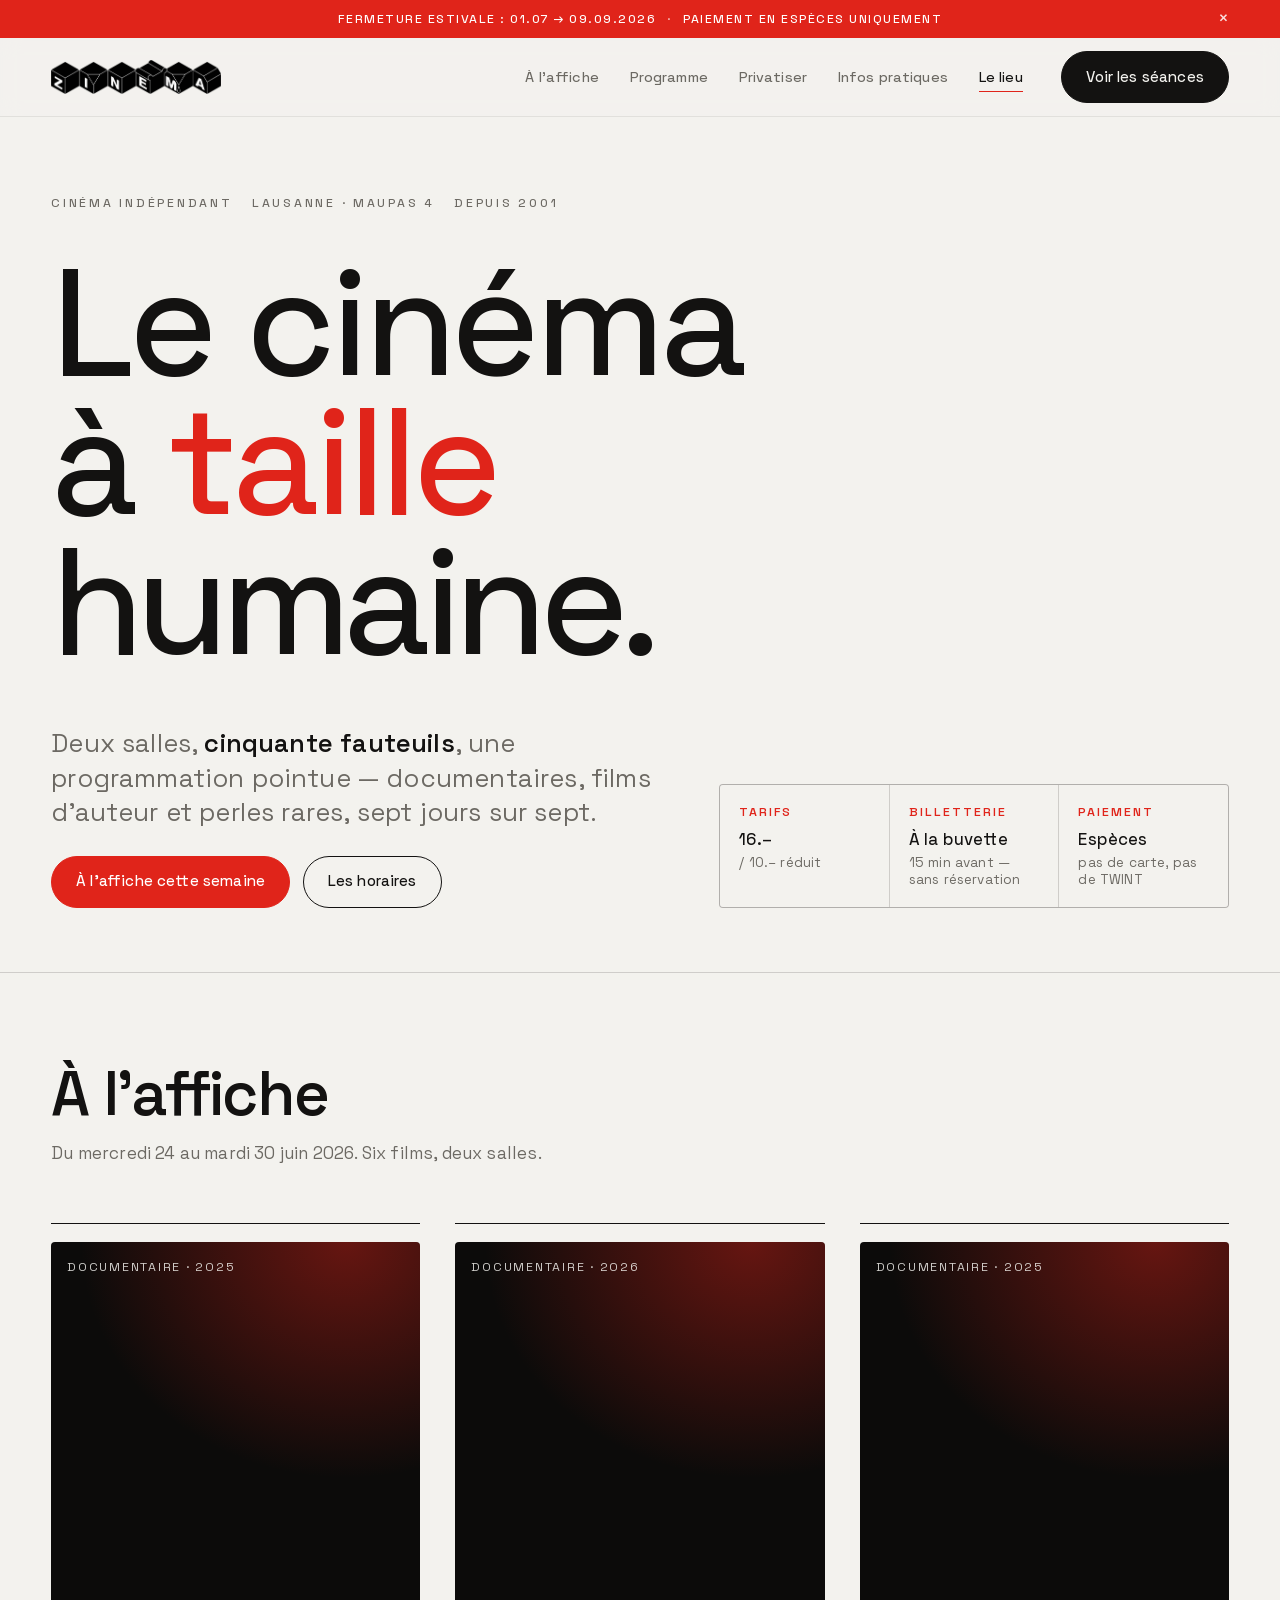
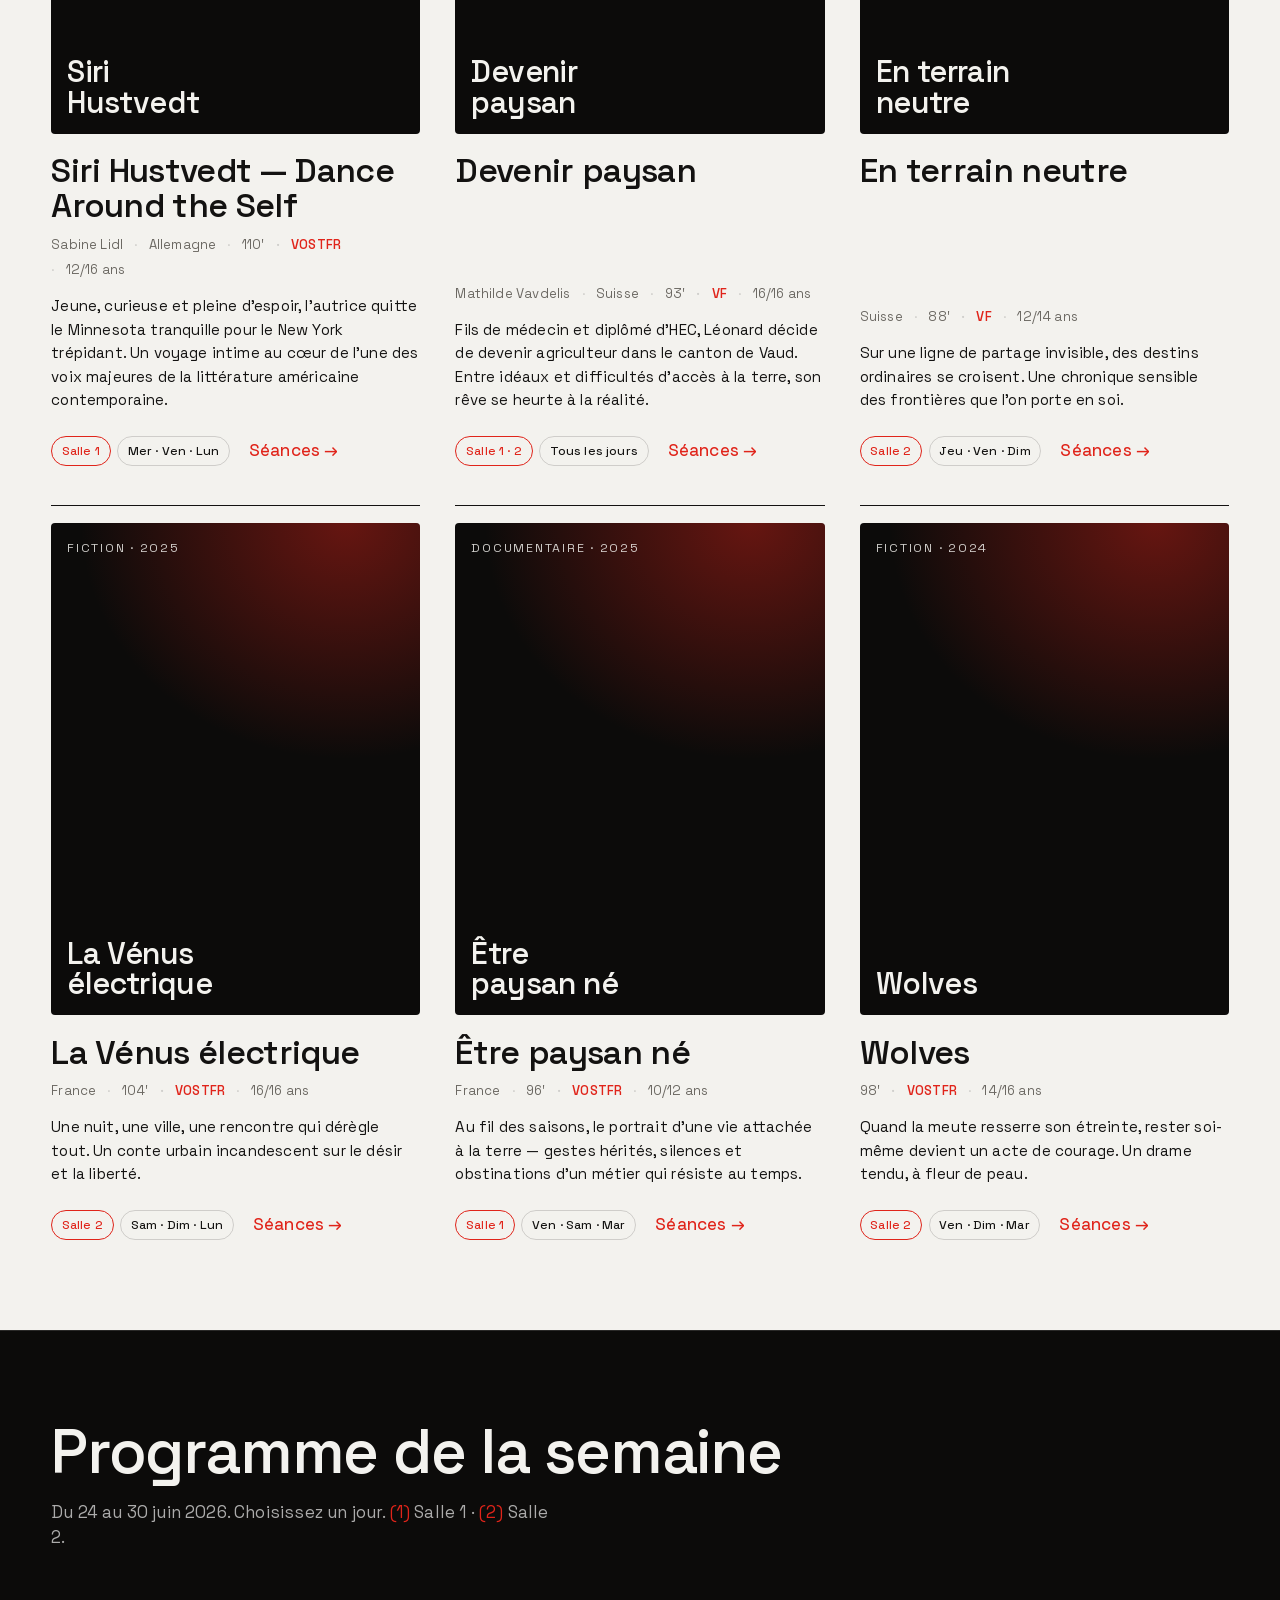
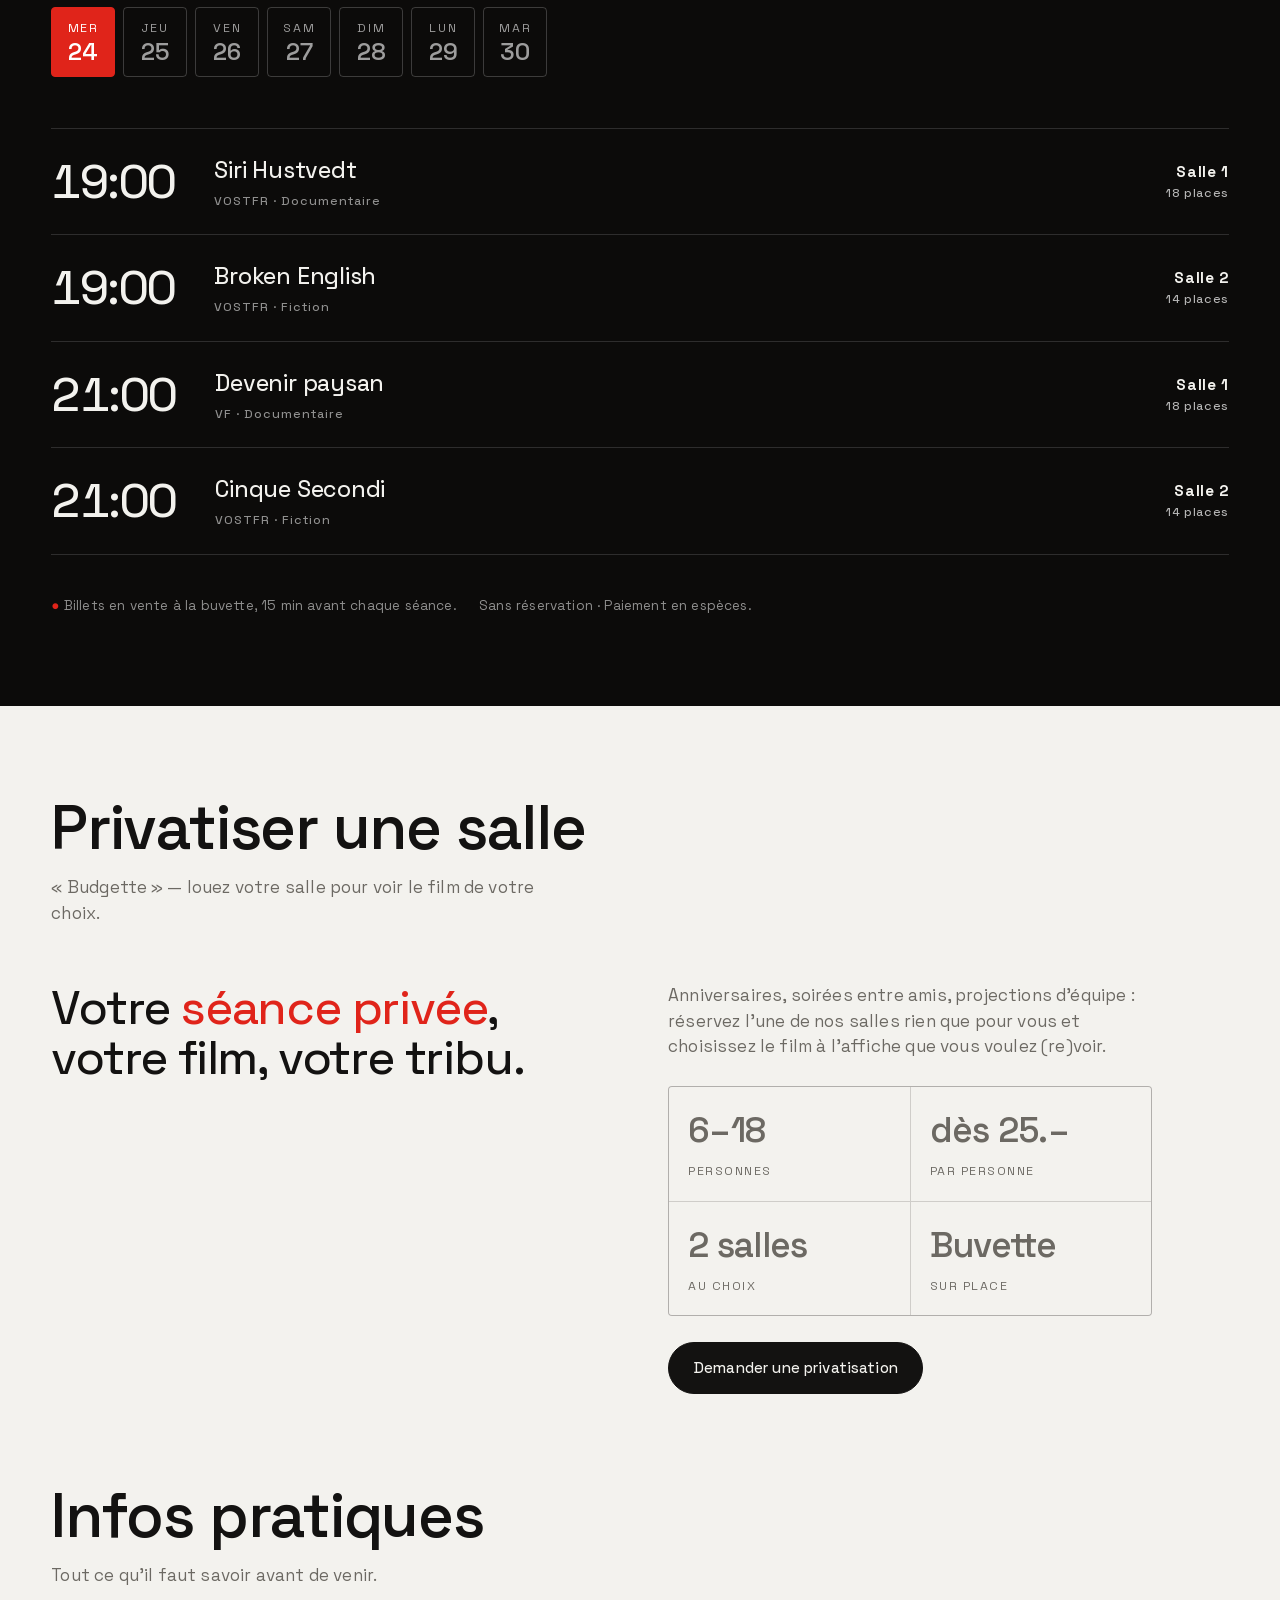
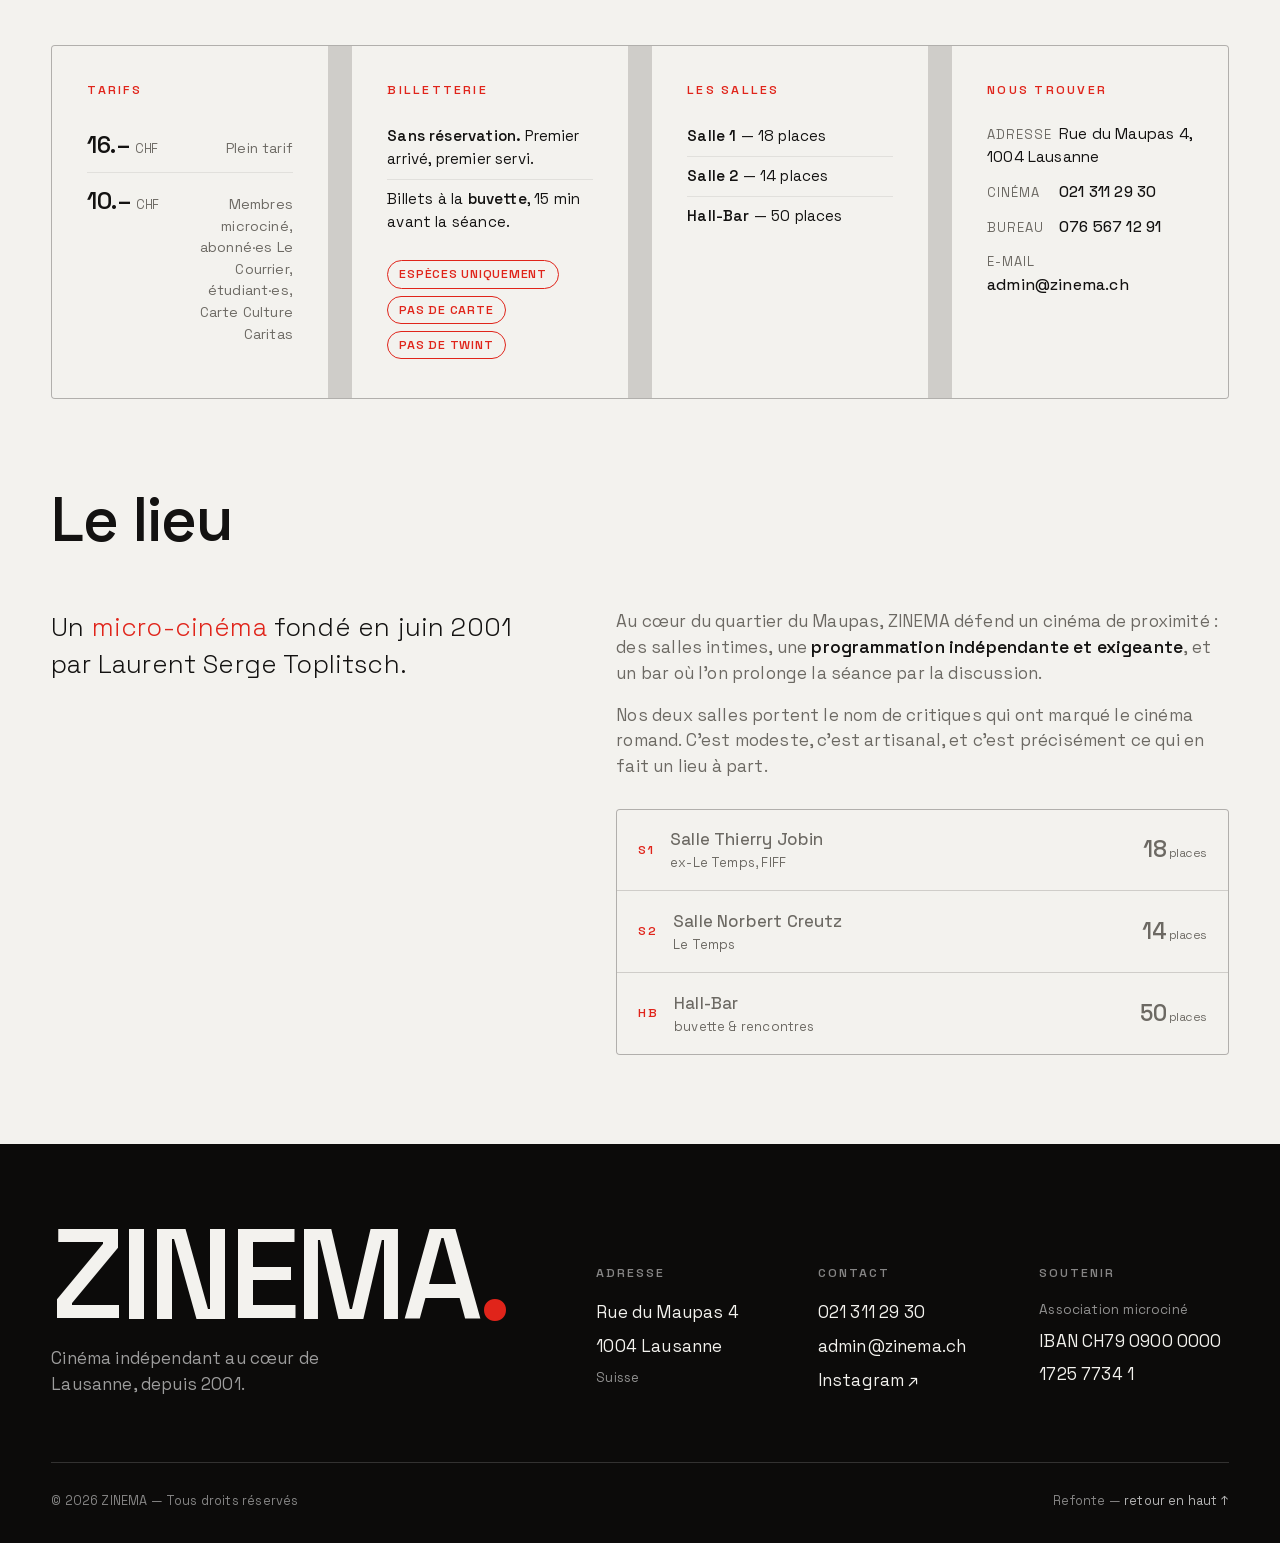
==== index.html @ 23f911dd "Refonte du site Zinema — site statique (HTML/CSS/JS vanilla) Cinéma indépendant de Lausanne. Mobile-" ====
<!DOCTYPE html>
<html lang="fr">
<head>
  <meta charset="UTF-8" />
  <meta name="viewport" content="width=device-width, initial-scale=1.0" />
  <title>ZINEMA — Cinéma indépendant, Lausanne</title>
  <meta name="description" content="ZINEMA, micro-cinéma indépendant au cœur de Lausanne depuis 2001. Deux salles, une programmation pointue. Rue du Maupas 4. Billets à la buvette, paiement en espèces." />
  <meta name="theme-color" content="#0c0b0a" />
  <meta property="og:title" content="ZINEMA — Cinéma indépendant, Lausanne" />
  <meta property="og:description" content="Deux salles, cinquante fauteuils, une programmation pointue. Le cinéma à taille humaine, à Lausanne depuis 2001." />
  <meta property="og:type" content="website" />
  <meta property="og:locale" content="fr_CH" />
  <link rel="stylesheet" href="css/styles.css" />
</head>
<body>

  <!-- ===== Barre d'annonce ===== -->
  <div class="announce" role="region" aria-label="Annonce">
    <div class="announce__inner">
      <span>Fermeture estivale&nbsp;: 01.07 → 09.09.2026</span>
      <span class="announce__dot">·</span>
      <span>Paiement en espèces uniquement</span>
      <button class="announce__close" type="button" aria-label="Fermer l'annonce">×</button>
    </div>
  </div>

  <!-- ===== Header ===== -->
  <header class="header">
    <div class="wrap header__inner">
      <a href="#top" class="logo" aria-label="ZINEMA — accueil">
        <img class="logo__img" src="assets/logo.png" alt="ZINEMA" width="721" height="144" />
      </a>

      <button class="burger" type="button" aria-label="Ouvrir le menu" aria-expanded="false" aria-controls="primary-nav">
        <span></span><span></span><span></span>
      </button>

      <nav class="nav" id="primary-nav" aria-label="Navigation principale">
        <ul class="nav__list">
          <li><a class="nav__link" href="#affiche">À l'affiche</a></li>
          <li><a class="nav__link" href="#programme">Programme</a></li>
          <li><a class="nav__link" href="#privatisation">Privatiser</a></li>
          <li><a class="nav__link" href="#infos">Infos pratiques</a></li>
          <li><a class="nav__link" href="#apropos">Le lieu</a></li>
          <li><a class="btn btn--solid nav__cta" href="#programme">Voir les séances</a></li>
        </ul>
        <div class="nav__foot">
          <a href="https://www.instagram.com/zinemazinema/" target="_blank" rel="noopener">Instagram ↗</a>
          <span>Rue du Maupas 4 · 1004 Lausanne</span>
        </div>
      </nav>
    </div>
  </header>

  <main id="top">

    <!-- ===== Hero ===== -->
    <section class="hero">
      <div class="wrap">
        <p class="hero__eyebrow eyebrow">
          <span>Cinéma indépendant</span>
          <span>Lausanne · Maupas 4</span>
          <span>Depuis 2001</span>
        </p>

        <h1 class="hero__title reveal">
          Le cinéma<br />à <em>taille</em><br /><span class="stretch">humaine.</span>
        </h1>

        <div class="hero__grid">
          <div class="reveal" data-delay="1">
            <p class="hero__lead lead">
              Deux salles, <strong>cinquante fauteuils</strong>, une programmation pointue —
              documentaires, films d'auteur et perles rares, sept jours sur sept.
            </p>
            <div class="hero__actions">
              <a class="btn btn--accent" href="#affiche">À l'affiche cette semaine</a>
              <a class="btn btn--ghost" href="#programme">Les horaires</a>
            </div>
          </div>

          <div class="hero__facts reveal" data-delay="2">
            <div class="fact">
              <p class="fact__k">Tarifs</p>
              <p class="fact__v">16.– <small>/ 10.– réduit</small></p>
            </div>
            <div class="fact">
              <p class="fact__k">Billetterie</p>
              <p class="fact__v">À la buvette <small>15 min avant — sans réservation</small></p>
            </div>
            <div class="fact">
              <p class="fact__k">Paiement</p>
              <p class="fact__v">Espèces <small>pas de carte, pas de TWINT</small></p>
            </div>
          </div>
        </div>
      </div>
    </section>

    <!-- ===== À l'affiche ===== -->
    <section class="section" id="affiche">
      <div class="wrap">
        <header class="section-head reveal">
          <h2 class="section-head__title">À l'affiche</h2>
          <p class="section-head__sub">
            Du mercredi 24 au mardi 30 juin 2026. Six films, deux salles.
          </p>
        </header>

        <div class="films__grid">

          <!-- Film 1 -->
          <article class="film reveal">
            <div class="film__poster">
              <span class="film__poster-tag">Documentaire · 2025</span>
              <span class="film__poster-name">Siri<br />Hustvedt</span>
            </div>
            <h3 class="film__title">Siri Hustvedt — Dance Around the Self</h3>
            <ul class="film__meta">
              <li>Sabine Lidl</li>
              <li>Allemagne</li>
              <li>110′</li>
              <li class="lang">VOSTFR</li>
              <li>12/16 ans</li>
            </ul>
            <p class="film__synopsis">
              Jeune, curieuse et pleine d'espoir, l'autrice quitte le Minnesota tranquille pour
              le New York trépidant. Un voyage intime au cœur de l'une des voix majeures de la
              littérature américaine contemporaine.
            </p>
            <div class="film__foot">
              <div class="film__times">
                <span class="tag tag--salle">Salle 1</span>
                <span class="tag">Mer · Ven · Lun</span>
              </div>
              <a class="link-underline accent" href="#programme">Séances →</a>
            </div>
          </article>

          <!-- Film 2 -->
          <article class="film reveal" data-delay="1">
            <div class="film__poster">
              <span class="film__poster-tag">Documentaire · 2026</span>
              <span class="film__poster-name">Devenir<br />paysan</span>
            </div>
            <h3 class="film__title">Devenir paysan</h3>
            <ul class="film__meta">
              <li>Mathilde Vavdelis</li>
              <li>Suisse</li>
              <li>93′</li>
              <li class="lang">VF</li>
              <li>16/16 ans</li>
            </ul>
            <p class="film__synopsis">
              Fils de médecin et diplômé d'HEC, Léonard décide de devenir agriculteur dans le
              canton de Vaud. Entre idéaux et difficultés d'accès à la terre, son rêve se heurte
              à la réalité.
            </p>
            <div class="film__foot">
              <div class="film__times">
                <span class="tag tag--salle">Salle 1 · 2</span>
                <span class="tag">Tous les jours</span>
              </div>
              <a class="link-underline accent" href="#programme">Séances →</a>
            </div>
          </article>

          <!-- Film 3 -->
          <article class="film reveal" data-delay="2">
            <div class="film__poster">
              <span class="film__poster-tag">Documentaire · 2025</span>
              <span class="film__poster-name">En terrain<br />neutre</span>
            </div>
            <h3 class="film__title">En terrain neutre</h3>
            <ul class="film__meta">
              <li>Suisse</li>
              <li>88′</li>
              <li class="lang">VF</li>
              <li>12/14 ans</li>
            </ul>
            <p class="film__synopsis">
              Sur une ligne de partage invisible, des destins ordinaires se croisent. Une
              chronique sensible des frontières que l'on porte en soi.
            </p>
            <div class="film__foot">
              <div class="film__times">
                <span class="tag tag--salle">Salle 2</span>
                <span class="tag">Jeu · Ven · Dim</span>
              </div>
              <a class="link-underline accent" href="#programme">Séances →</a>
            </div>
          </article>

          <!-- Film 4 -->
          <article class="film reveal">
            <div class="film__poster">
              <span class="film__poster-tag">Fiction · 2025</span>
              <span class="film__poster-name">La Vénus<br />électrique</span>
            </div>
            <h3 class="film__title">La Vénus électrique</h3>
            <ul class="film__meta">
              <li>France</li>
              <li>104′</li>
              <li class="lang">VOSTFR</li>
              <li>16/16 ans</li>
            </ul>
            <p class="film__synopsis">
              Une nuit, une ville, une rencontre qui dérègle tout. Un conte urbain incandescent
              sur le désir et la liberté.
            </p>
            <div class="film__foot">
              <div class="film__times">
                <span class="tag tag--salle">Salle 2</span>
                <span class="tag">Sam · Dim · Lun</span>
              </div>
              <a class="link-underline accent" href="#programme">Séances →</a>
            </div>
          </article>

          <!-- Film 5 -->
          <article class="film reveal" data-delay="1">
            <div class="film__poster">
              <span class="film__poster-tag">Documentaire · 2025</span>
              <span class="film__poster-name">Être<br />paysan né</span>
            </div>
            <h3 class="film__title">Être paysan né</h3>
            <ul class="film__meta">
              <li>France</li>
              <li>96′</li>
              <li class="lang">VOSTFR</li>
              <li>10/12 ans</li>
            </ul>
            <p class="film__synopsis">
              Au fil des saisons, le portrait d'une vie attachée à la terre — gestes hérités,
              silences et obstinations d'un métier qui résiste au temps.
            </p>
            <div class="film__foot">
              <div class="film__times">
                <span class="tag tag--salle">Salle 1</span>
                <span class="tag">Ven · Sam · Mar</span>
              </div>
              <a class="link-underline accent" href="#programme">Séances →</a>
            </div>
          </article>

          <!-- Film 6 -->
          <article class="film reveal" data-delay="2">
            <div class="film__poster">
              <span class="film__poster-tag">Fiction · 2024</span>
              <span class="film__poster-name">Wolves</span>
            </div>
            <h3 class="film__title">Wolves</h3>
            <ul class="film__meta">
              <li>98′</li>
              <li class="lang">VOSTFR</li>
              <li>14/16 ans</li>
            </ul>
            <p class="film__synopsis">
              Quand la meute resserre son étreinte, rester soi-même devient un acte de courage.
              Un drame tendu, à fleur de peau.
            </p>
            <div class="film__foot">
              <div class="film__times">
                <span class="tag tag--salle">Salle 2</span>
                <span class="tag">Ven · Dim · Mar</span>
              </div>
              <a class="link-underline accent" href="#programme">Séances →</a>
            </div>
          </article>

        </div>
      </div>
    </section>

    <!-- ===== Programme / Horaires ===== -->
    <section class="section section--dark programme" id="programme">
      <div class="wrap">
        <header class="section-head reveal">
          <h2 class="section-head__title">Programme de la semaine</h2>
          <p class="section-head__sub">
            Du 24 au 30 juin 2026. Choisissez un jour. <span class="accent">(1)</span> Salle 1 ·
            <span class="accent">(2)</span> Salle 2.
          </p>
        </header>

        <div class="days" role="tablist" aria-label="Jours de la semaine">
          <button class="day-tab is-active" role="tab" data-day="mer" aria-selected="true"><span class="day-tab__dow">Mer</span><span class="day-tab__num">24</span></button>
          <button class="day-tab" role="tab" data-day="jeu" aria-selected="false"><span class="day-tab__dow">Jeu</span><span class="day-tab__num">25</span></button>
          <button class="day-tab" role="tab" data-day="ven" aria-selected="false"><span class="day-tab__dow">Ven</span><span class="day-tab__num">26</span></button>
          <button class="day-tab" role="tab" data-day="sam" aria-selected="false"><span class="day-tab__dow">Sam</span><span class="day-tab__num">27</span></button>
          <button class="day-tab" role="tab" data-day="dim" aria-selected="false"><span class="day-tab__dow">Dim</span><span class="day-tab__num">28</span></button>
          <button class="day-tab" role="tab" data-day="lun" aria-selected="false"><span class="day-tab__dow">Lun</span><span class="day-tab__num">29</span></button>
          <button class="day-tab" role="tab" data-day="mar" aria-selected="false"><span class="day-tab__dow">Mar</span><span class="day-tab__num">30</span></button>
        </div>

        <!-- Mercredi -->
        <div class="day-panel is-active" data-day="mer" role="tabpanel">
          <div class="screening"><span class="screening__time">19:00</span><span class="screening__title">Siri Hustvedt<span class="screening__lang">VOSTFR · Documentaire</span></span><span class="screening__salle"><b>Salle 1</b>18 places</span></div>
          <div class="screening"><span class="screening__time">19:00</span><span class="screening__title">Broken English<span class="screening__lang">VOSTFR · Fiction</span></span><span class="screening__salle"><b>Salle 2</b>14 places</span></div>
          <div class="screening"><span class="screening__time">21:00</span><span class="screening__title">Devenir paysan<span class="screening__lang">VF · Documentaire</span></span><span class="screening__salle"><b>Salle 1</b>18 places</span></div>
          <div class="screening"><span class="screening__time">21:00</span><span class="screening__title">Cinque Secondi<span class="screening__lang">VOSTFR · Fiction</span></span><span class="screening__salle"><b>Salle 2</b>14 places</span></div>
        </div>

        <!-- Jeudi -->
        <div class="day-panel" data-day="jeu" role="tabpanel">
          <div class="screening"><span class="screening__time">19:00</span><span class="screening__title">Broken English<span class="screening__lang">VOSTFR · Fiction</span></span><span class="screening__salle"><b>Salle 1</b>18 places</span></div>
          <div class="screening"><span class="screening__time">19:00</span><span class="screening__title">En terrain neutre<span class="screening__lang">VF · Documentaire</span></span><span class="screening__salle"><b>Salle 2</b>14 places</span></div>
          <div class="screening"><span class="screening__time">21:00</span><span class="screening__title">Devenir paysan<span class="screening__lang">VF · Documentaire</span></span><span class="screening__salle"><b>Salle 1</b>18 places</span></div>
          <div class="screening"><span class="screening__time">21:00</span><span class="screening__title">Cinque Secondi<span class="screening__lang">VOSTFR · Fiction</span></span><span class="screening__salle"><b>Salle 2</b>14 places</span></div>
        </div>

        <!-- Vendredi -->
        <div class="day-panel" data-day="ven" role="tabpanel">
          <div class="screening"><span class="screening__time">19:00</span><span class="screening__title">Être paysan né<span class="screening__lang">VOSTFR · Documentaire</span></span><span class="screening__salle"><b>Salle 1</b>18 places</span></div>
          <div class="screening"><span class="screening__time">19:00</span><span class="screening__title">En terrain neutre<span class="screening__lang">VF · Documentaire</span></span><span class="screening__salle"><b>Salle 2</b>14 places</span></div>
          <div class="screening"><span class="screening__time">21:00</span><span class="screening__title">Siri Hustvedt<span class="screening__lang">VOSTFR · Documentaire</span></span><span class="screening__salle"><b>Salle 1</b>18 places</span></div>
          <div class="screening"><span class="screening__time">21:00</span><span class="screening__title">Wolves<span class="screening__lang">VOSTFR · Fiction</span></span><span class="screening__salle"><b>Salle 2</b>14 places</span></div>
        </div>

        <!-- Samedi -->
        <div class="day-panel" data-day="sam" role="tabpanel">
          <div class="screening"><span class="screening__time">17:00</span><span class="screening__title">Broken English<span class="screening__lang">VOSTFR · Fiction</span></span><span class="screening__salle"><b>Salle 1</b>18 places</span></div>
          <div class="screening"><span class="screening__time">17:00</span><span class="screening__title">Devenir paysan<span class="screening__lang">VF · Documentaire</span></span><span class="screening__salle"><b>Salle 2</b>14 places</span></div>
          <div class="screening"><span class="screening__time">19:00</span><span class="screening__title">Être paysan né<span class="screening__lang">VOSTFR · Documentaire</span></span><span class="screening__salle"><b>Salle 1</b>18 places</span></div>
          <div class="screening"><span class="screening__time">19:00</span><span class="screening__title">Siri Hustvedt<span class="screening__lang">VOSTFR · Documentaire</span></span><span class="screening__salle"><b>Salle 2</b>14 places</span></div>
          <div class="screening"><span class="screening__time">21:00</span><span class="screening__title">Cinque Secondi<span class="screening__lang">VOSTFR · Fiction</span></span><span class="screening__salle"><b>Salle 1</b>18 places</span></div>
          <div class="screening"><span class="screening__time">21:00</span><span class="screening__title">La Vénus électrique<span class="screening__lang">VOSTFR · Fiction</span></span><span class="screening__salle"><b>Salle 2</b>14 places</span></div>
        </div>

        <!-- Dimanche -->
        <div class="day-panel" data-day="dim" role="tabpanel">
          <div class="screening"><span class="screening__time">17:00</span><span class="screening__title">Devenir paysan<span class="screening__lang">VF · Documentaire</span></span><span class="screening__salle"><b>Salle 1</b>18 places</span></div>
          <div class="screening"><span class="screening__time">17:00</span><span class="screening__title">Siri Hustvedt<span class="screening__lang">VOSTFR · Documentaire</span></span><span class="screening__salle"><b>Salle 2</b>14 places</span></div>
          <div class="screening"><span class="screening__time">19:00</span><span class="screening__title">En terrain neutre<span class="screening__lang">VF · Documentaire</span></span><span class="screening__salle"><b>Salle 1</b>18 places</span></div>
          <div class="screening"><span class="screening__time">19:00</span><span class="screening__title">La Vénus électrique<span class="screening__lang">VOSTFR · Fiction</span></span><span class="screening__salle"><b>Salle 2</b>14 places</span></div>
          <div class="screening"><span class="screening__time">21:00</span><span class="screening__title">Wolves<span class="screening__lang">VOSTFR · Fiction</span></span><span class="screening__salle"><b>Salle 1</b>18 places</span></div>
          <div class="screening"><span class="screening__time">21:00</span><span class="screening__title">Broken English<span class="screening__lang">VOSTFR · Fiction</span></span><span class="screening__salle"><b>Salle 2</b>14 places</span></div>
        </div>

        <!-- Lundi -->
        <div class="day-panel" data-day="lun" role="tabpanel">
          <div class="screening"><span class="screening__time">19:00</span><span class="screening__title">Siri Hustvedt<span class="screening__lang">VOSTFR · Documentaire</span></span><span class="screening__salle"><b>Salle 1</b>18 places</span></div>
          <div class="screening"><span class="screening__time">21:00</span><span class="screening__title">Cinque Secondi<span class="screening__lang">VOSTFR · Fiction</span></span><span class="screening__salle"><b>Salle 1</b>18 places</span></div>
          <div class="screening"><span class="screening__time">21:00</span><span class="screening__title">La Vénus électrique<span class="screening__lang">VOSTFR · Fiction</span></span><span class="screening__salle"><b>Salle 2</b>14 places</span></div>
        </div>

        <!-- Mardi -->
        <div class="day-panel" data-day="mar" role="tabpanel">
          <div class="screening"><span class="screening__time">19:00</span><span class="screening__title">Cinque Secondi<span class="screening__lang">VOSTFR · Fiction</span></span><span class="screening__salle"><b>Salle 1</b>18 places</span></div>
          <div class="screening"><span class="screening__time">21:00</span><span class="screening__title">Être paysan né<span class="screening__lang">VOSTFR · Documentaire</span></span><span class="screening__salle"><b>Salle 1</b>18 places</span></div>
          <div class="screening"><span class="screening__time">21:00</span><span class="screening__title">Wolves<span class="screening__lang">VOSTFR · Fiction</span></span><span class="screening__salle"><b>Salle 2</b>14 places</span></div>
        </div>

        <p class="programme__note">
          <span><span class="accent">●</span> Billets en vente à la buvette, 15 min avant chaque séance.</span>
          <span>Sans réservation · Paiement en espèces.</span>
        </p>
      </div>
    </section>

    <!-- ===== Privatisation ===== -->
    <section class="section" id="privatisation">
      <div class="wrap">
        <header class="section-head reveal">
          <h2 class="section-head__title">Privatiser une salle</h2>
          <p class="section-head__sub">« Budgette » — louez votre salle pour voir le film de votre choix.</p>
        </header>

        <div class="priv__grid">
          <div class="reveal">
            <p class="priv__claim">Votre <em>séance privée</em>, votre film, votre tribu.</p>
          </div>
          <div class="priv__text reveal" data-delay="1">
            <p>
              Anniversaires, soirées entre amis, projections d'équipe : réservez l'une de nos
              salles rien que pour vous et choisissez le film à l'affiche que vous voulez (re)voir.
            </p>
            <div class="priv__specs">
              <div class="priv__spec"><b>6–18</b><span>personnes</span></div>
              <div class="priv__spec"><b>dès 25.–</b><span>par personne</span></div>
              <div class="priv__spec"><b>2 salles</b><span>au choix</span></div>
              <div class="priv__spec"><b>Buvette</b><span>sur place</span></div>
            </div>
            <a class="btn btn--solid" href="mailto:admin@zinema.ch?subject=Privatisation%20Budgette">Demander une privatisation</a>
          </div>
        </div>
      </div>
    </section>

    <!-- ===== Infos pratiques ===== -->
    <section class="section flush-top" id="infos">
      <div class="wrap">
        <header class="section-head reveal">
          <h2 class="section-head__title">Infos pratiques</h2>
          <p class="section-head__sub">Tout ce qu'il faut savoir avant de venir.</p>
        </header>

        <div class="infos__grid">
          <!-- Tarifs -->
          <div class="info-card reveal">
            <p class="info-card__label">Tarifs</p>
            <div class="price-row">
              <span class="price-row__amount">16.– <small>CHF</small></span>
              <span class="price-row__label">Plein tarif</span>
            </div>
            <div class="price-row">
              <span class="price-row__amount">10.– <small>CHF</small></span>
              <span class="price-row__label">Membres microciné, abonné·es Le Courrier, étudiant·es, Carte Culture Caritas</span>
            </div>
          </div>

          <!-- Billetterie & paiement -->
          <div class="info-card reveal" data-delay="1">
            <p class="info-card__label">Billetterie</p>
            <ul class="info-list">
              <li><b>Sans réservation.</b> Premier arrivé, premier servi.</li>
              <li>Billets à la <b>buvette</b>, 15 min avant la séance.</li>
            </ul>
            <p class="mt-1">
              <span class="info-flag">Espèces uniquement</span>
              <span class="info-flag">Pas de carte</span>
              <span class="info-flag">Pas de TWINT</span>
            </p>
          </div>

          <!-- Salles -->
          <div class="info-card reveal" data-delay="2">
            <p class="info-card__label">Les salles</p>
            <ul class="info-list">
              <li><b>Salle 1</b> — 18 places</li>
              <li><b>Salle 2</b> — 14 places</li>
              <li><b>Hall-Bar</b> — 50 places</li>
            </ul>
          </div>

          <!-- Contact -->
          <div class="info-card info-contact reveal" data-delay="3">
            <p class="info-card__label">Nous trouver</p>
            <p class="line"><span>Adresse</span>Rue du Maupas 4, 1004 Lausanne</p>
            <p class="line"><span>Cinéma</span><a class="link-underline" href="tel:+41213112930">021 311 29 30</a></p>
            <p class="line"><span>Bureau</span><a class="link-underline" href="tel:+41765671291">076 567 12 91</a></p>
            <p class="line"><span>E-mail</span><a class="link-underline" href="mailto:admin@zinema.ch">admin@zinema.ch</a></p>
          </div>
        </div>
      </div>
    </section>

    <!-- ===== Le lieu / À propos ===== -->
    <section class="section flush-top" id="apropos">
      <div class="wrap">
        <header class="section-head reveal">
          <h2 class="section-head__title">Le lieu</h2>
        </header>

        <div class="apropos__grid">
          <div class="apropos__text reveal">
            <p>Un <em>micro-cinéma</em> fondé en juin 2001 par Laurent Serge Toplitsch.</p>
          </div>
          <div class="apropos__body reveal" data-delay="1">
            <p>
              Au cœur du quartier du Maupas, ZINEMA défend un cinéma de proximité : des salles
              intimes, une <strong>programmation indépendante et exigeante</strong>, et un bar où
              l'on prolonge la séance par la discussion.
            </p>
            <p>
              Nos deux salles portent le nom de critiques qui ont marqué le cinéma romand. C'est
              modeste, c'est artisanal, et c'est précisément ce qui en fait un lieu à part.
            </p>

            <div class="salles">
              <div class="salle">
                <span class="salle__id">S1</span>
                <span class="salle__name">Salle Thierry Jobin<small>ex-Le Temps, FIFF</small></span>
                <span class="salle__seats">18<small> places</small></span>
              </div>
              <div class="salle">
                <span class="salle__id">S2</span>
                <span class="salle__name">Salle Norbert Creutz<small>Le Temps</small></span>
                <span class="salle__seats">14<small> places</small></span>
              </div>
              <div class="salle">
                <span class="salle__id">HB</span>
                <span class="salle__name">Hall-Bar<small>buvette & rencontres</small></span>
                <span class="salle__seats">50<small> places</small></span>
              </div>
            </div>
          </div>
        </div>
      </div>
    </section>

  </main>

  <!-- ===== Footer ===== -->
  <footer class="footer">
    <div class="wrap">
      <div class="footer__top">
        <div>
          <p class="footer__mark">ZINEMA<span>.</span></p>
          <p class="footer__tag">Cinéma indépendant au cœur de Lausanne, depuis 2001.</p>
        </div>

        <div class="footer__cols">
          <div class="footer__col">
            <h4>Adresse</h4>
            <p>Rue du Maupas 4</p>
            <p>1004 Lausanne</p>
            <p class="sub">Suisse</p>
          </div>
          <div class="footer__col">
            <h4>Contact</h4>
            <a href="tel:+41213112930">021 311 29 30</a>
            <a href="mailto:admin@zinema.ch">admin@zinema.ch</a>
            <a href="https://www.instagram.com/zinemazinema/" target="_blank" rel="noopener">Instagram ↗</a>
          </div>
          <div class="footer__col">
            <h4>Soutenir</h4>
            <p class="sub">Association microciné</p>
            <p>IBAN CH79 0900 0000</p>
            <p>1725 7734 1</p>
          </div>
        </div>
      </div>

      <div class="footer__bottom">
        <span>© 2026 ZINEMA — Tous droits réservés</span>
        <span>Refonte — <a href="#top">retour en haut ↑</a></span>
      </div>
    </div>
  </footer>

  <script src="js/app.js" defer></script>
</body>
</html>
---- css/styles.css ----
/* ============================================================
   ZINEMA — point d'entrée CSS
   Importe tous les modules dans l'ordre.
   ============================================================ */
@import url("space-grotesk.css");
@import url("reset.css");
@import url("base.css");
@import url("header.css");
@import url("hero.css");
@import url("films.css");
@import url("programme.css");
@import url("privatisation.css");
@import url("infos.css");
@import url("apropos.css");
@import url("footer.css");
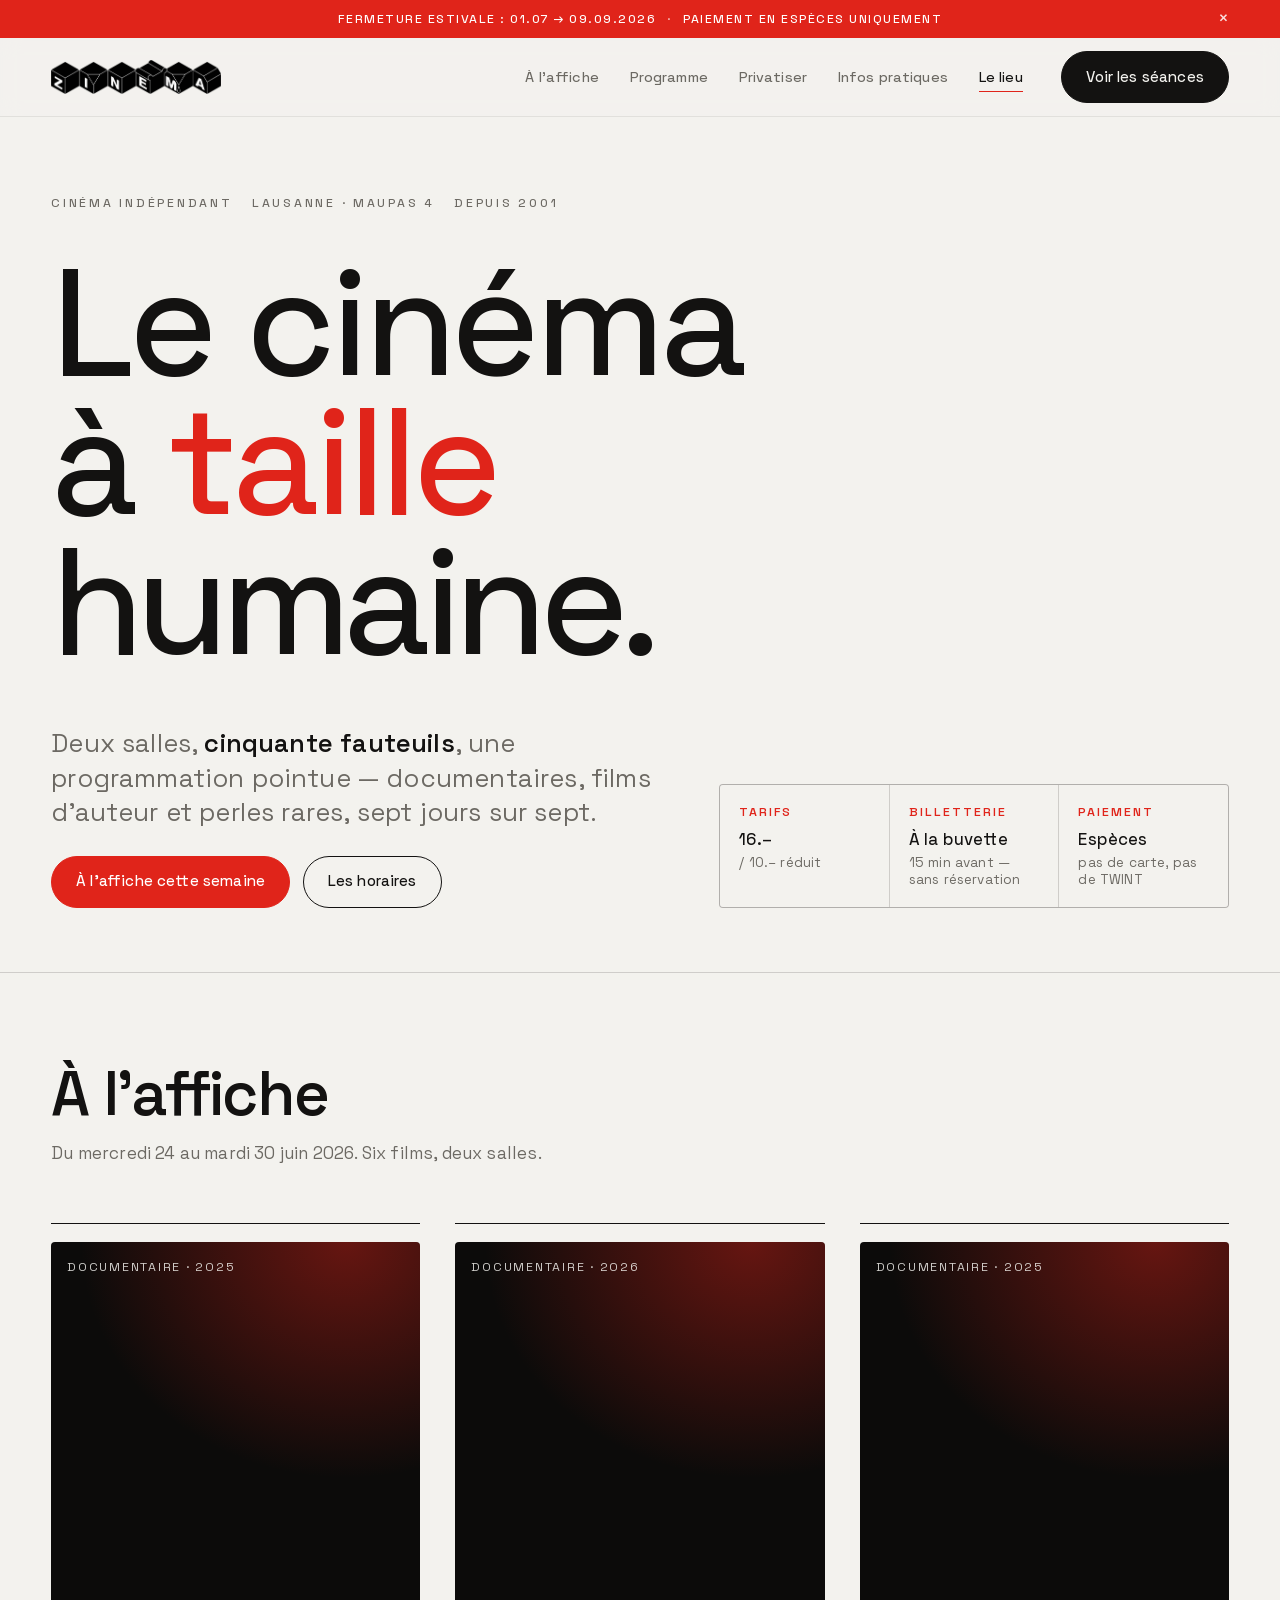
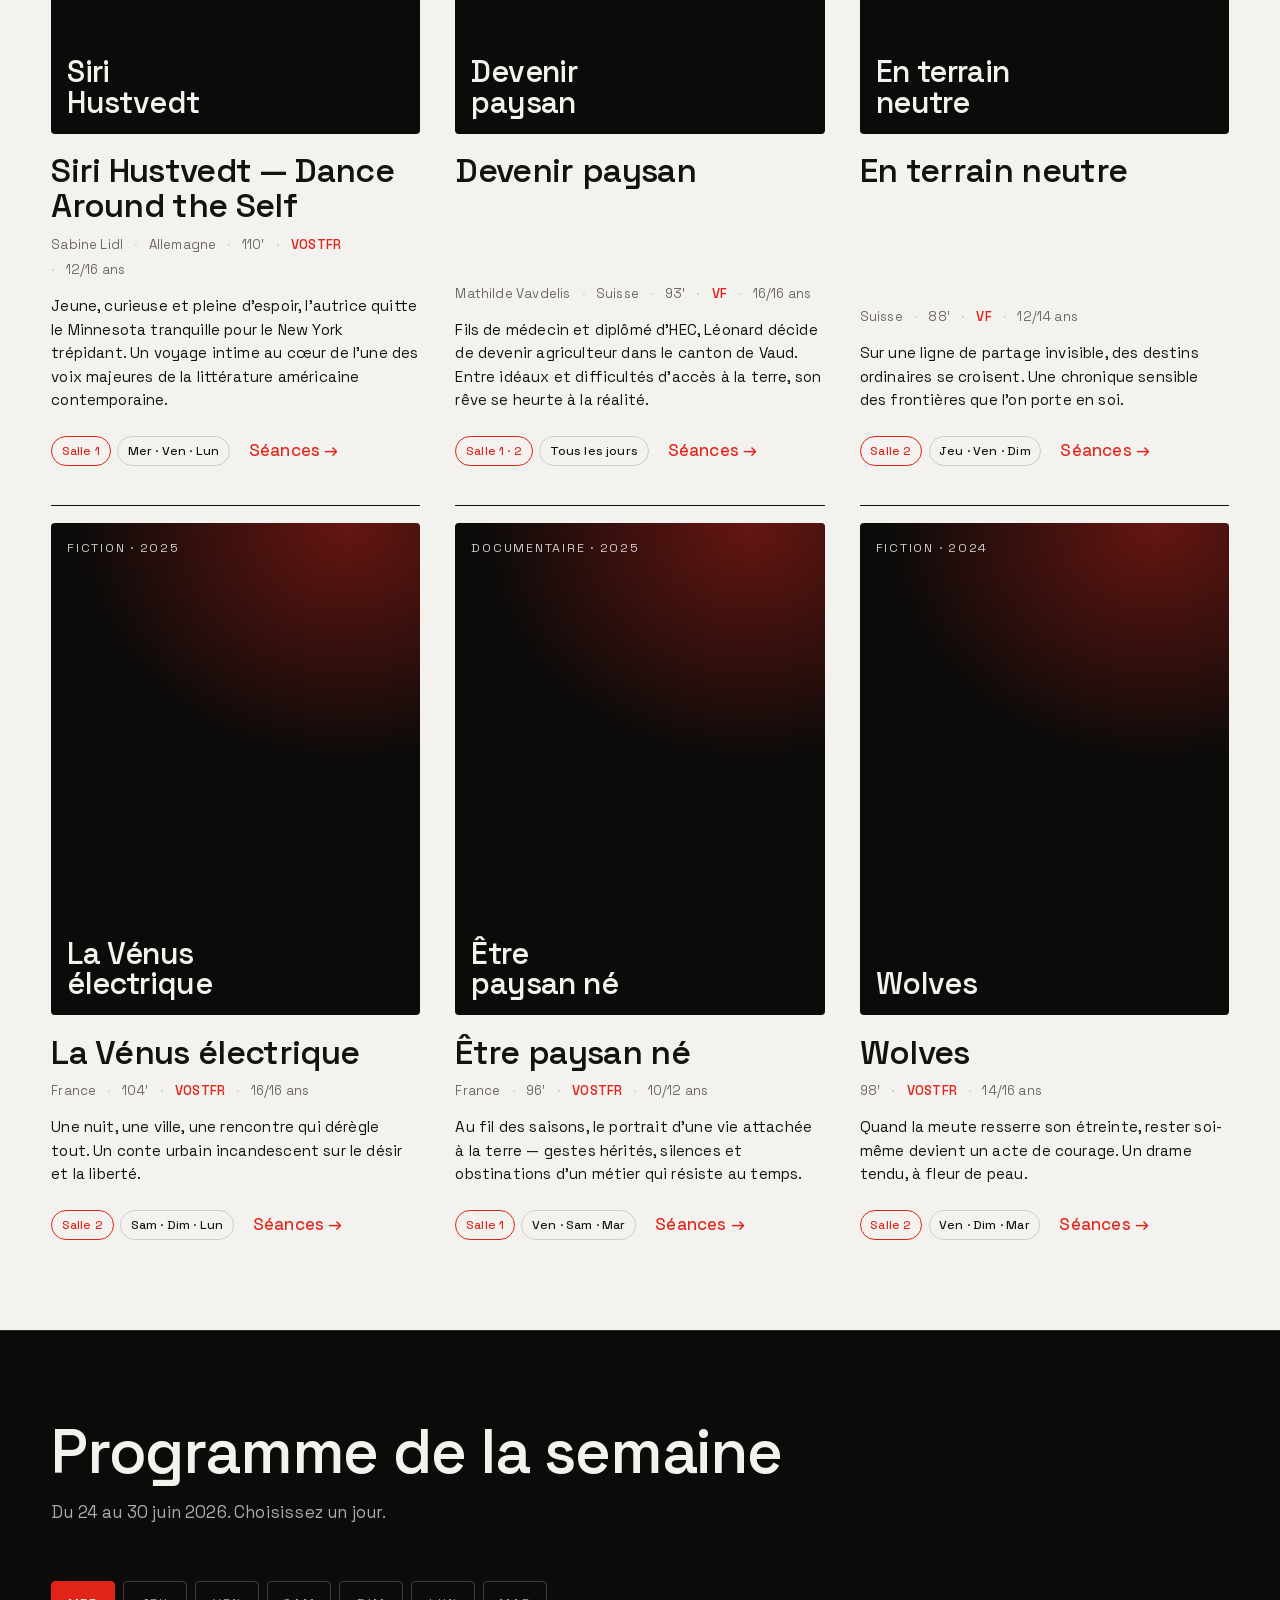
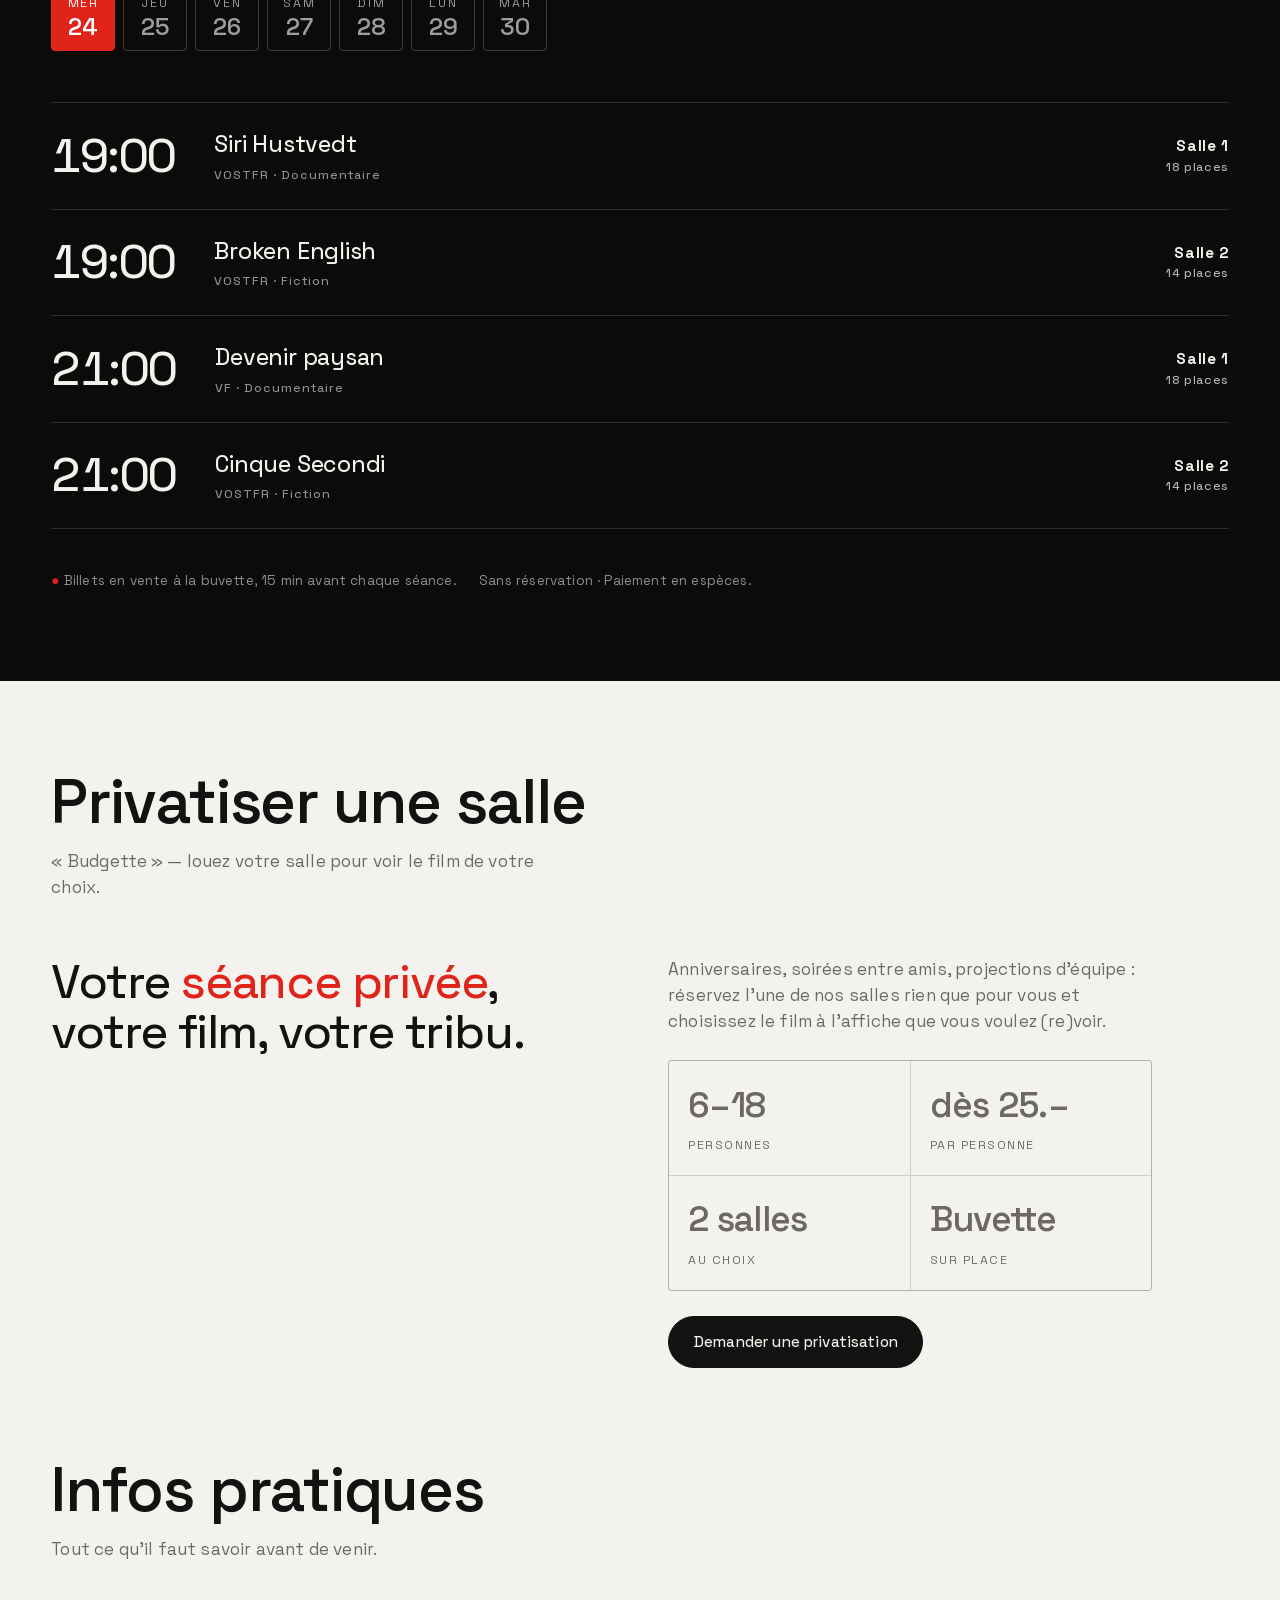
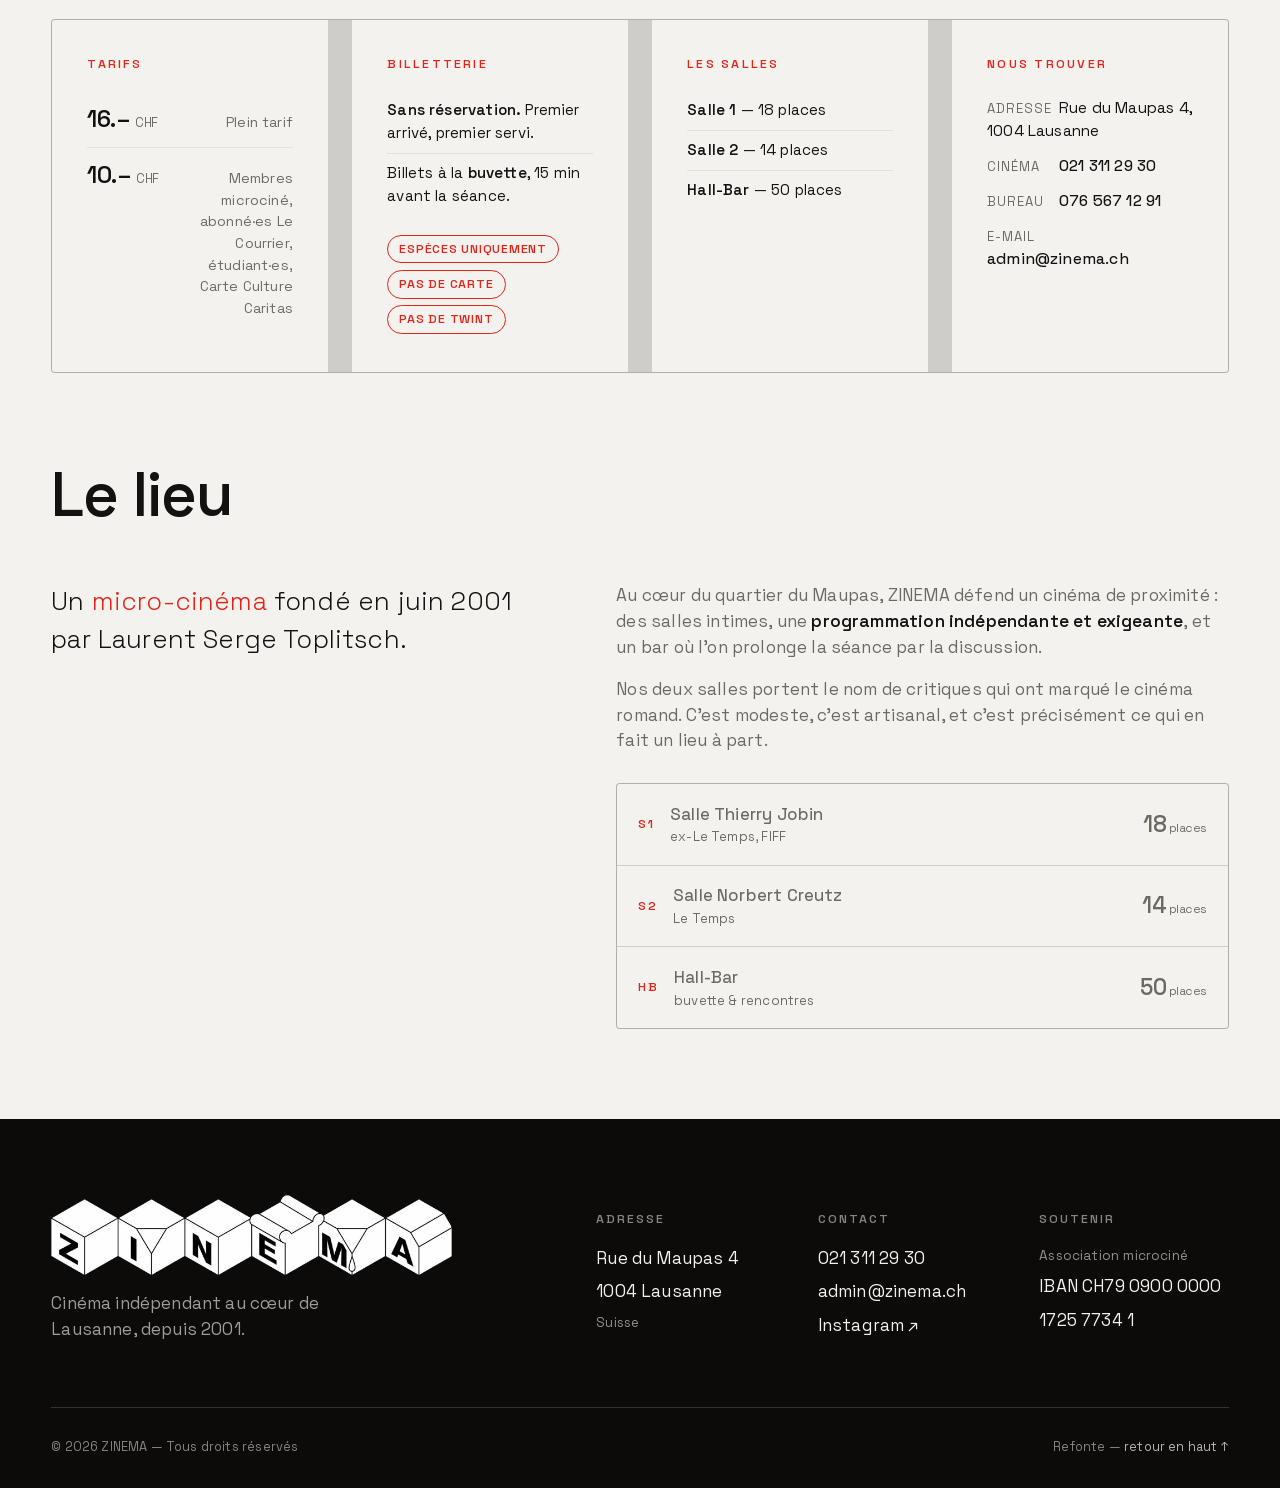
==== commit b20e3bbf: "Ajustements UI : menu mobile, logo footer, ancrage 32px - Menu mobile détouré plus clean et doux (su" ====
--- a/index.html
+++ b/index.html
@@ -278,8 +278,7 @@
         <header class="section-head reveal">
           <h2 class="section-head__title">Programme de la semaine</h2>
           <p class="section-head__sub">
-            Du 24 au 30 juin 2026. Choisissez un jour. <span class="accent">(1)</span> Salle 1 ·
-            <span class="accent">(2)</span> Salle 2.
+            Du 24 au 30 juin 2026. Choisissez un jour.
           </p>
         </header>
 
@@ -496,7 +495,7 @@
     <div class="wrap">
       <div class="footer__top">
         <div>
-          <p class="footer__mark">ZINEMA<span>.</span></p>
+          <img class="footer__logo" src="assets/logo.png" alt="ZINEMA" width="721" height="144" />
           <p class="footer__tag">Cinéma indépendant au cœur de Lausanne, depuis 2001.</p>
         </div>
 
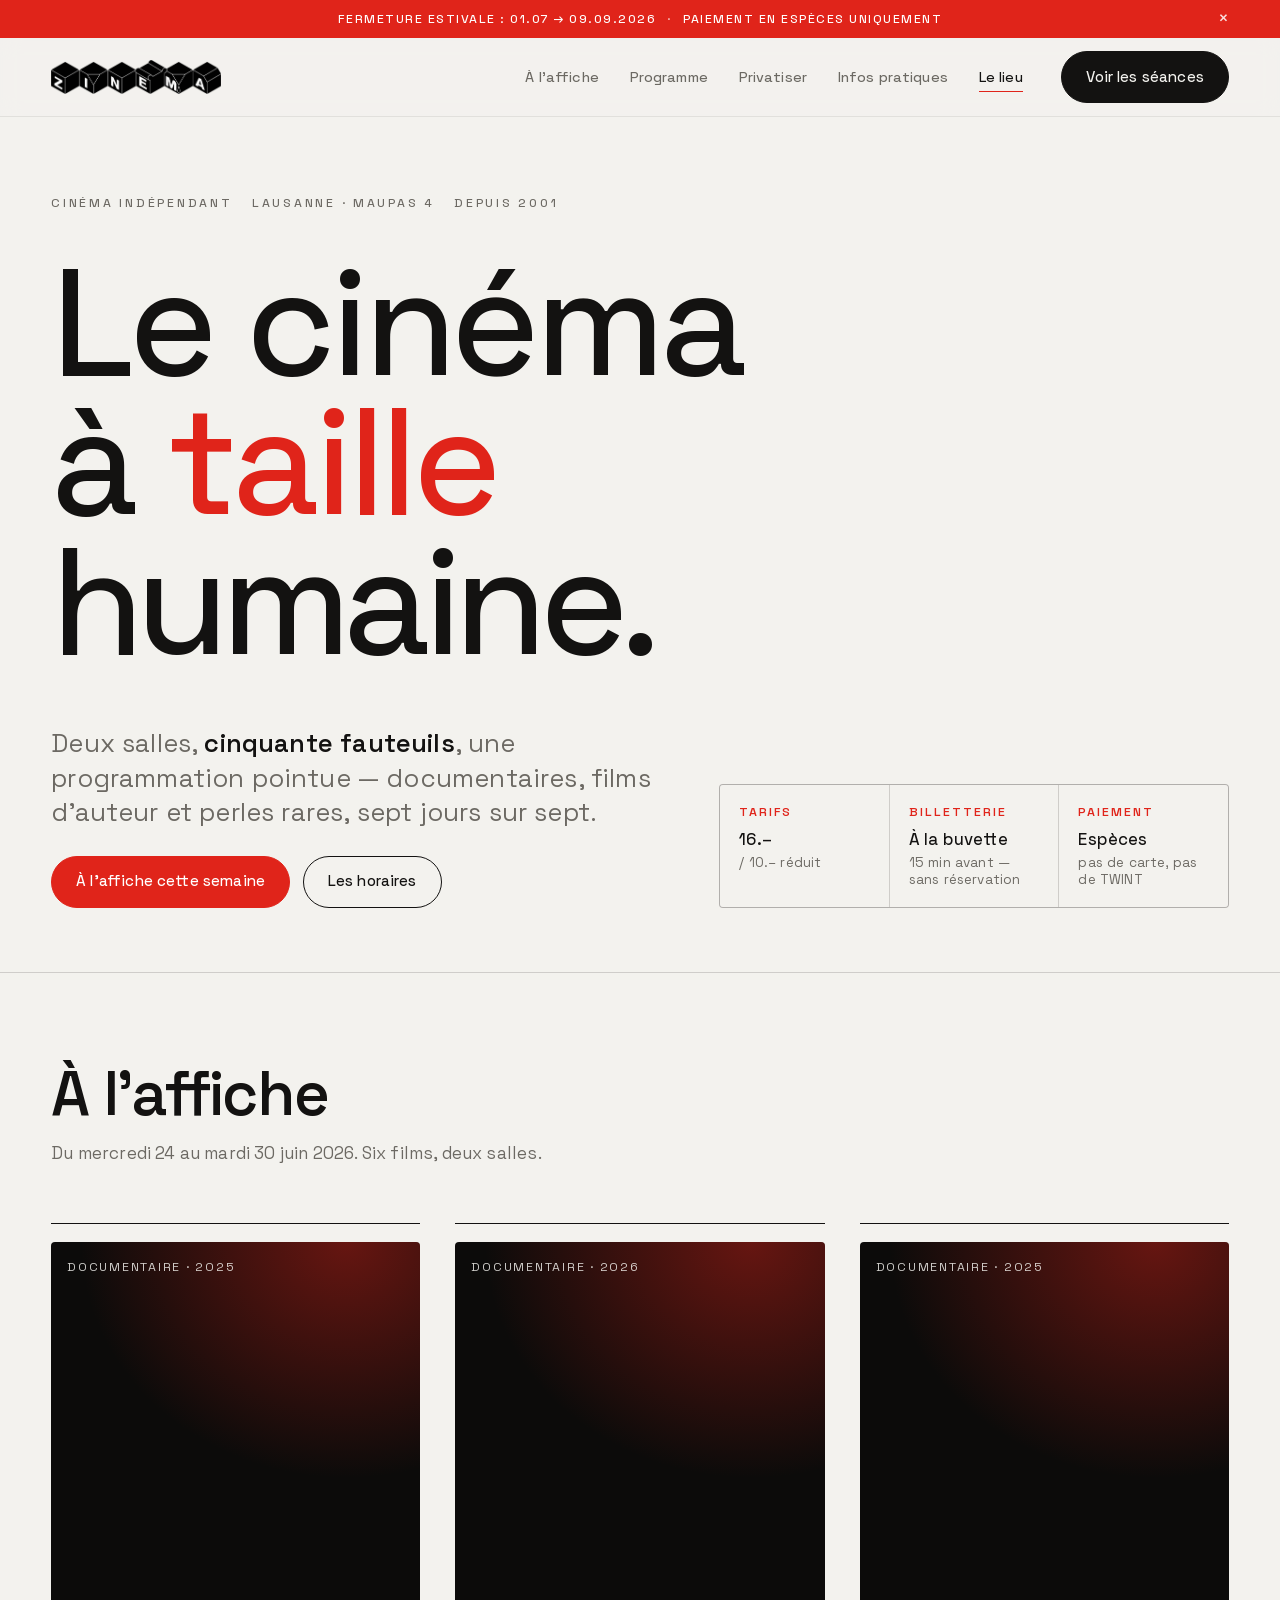
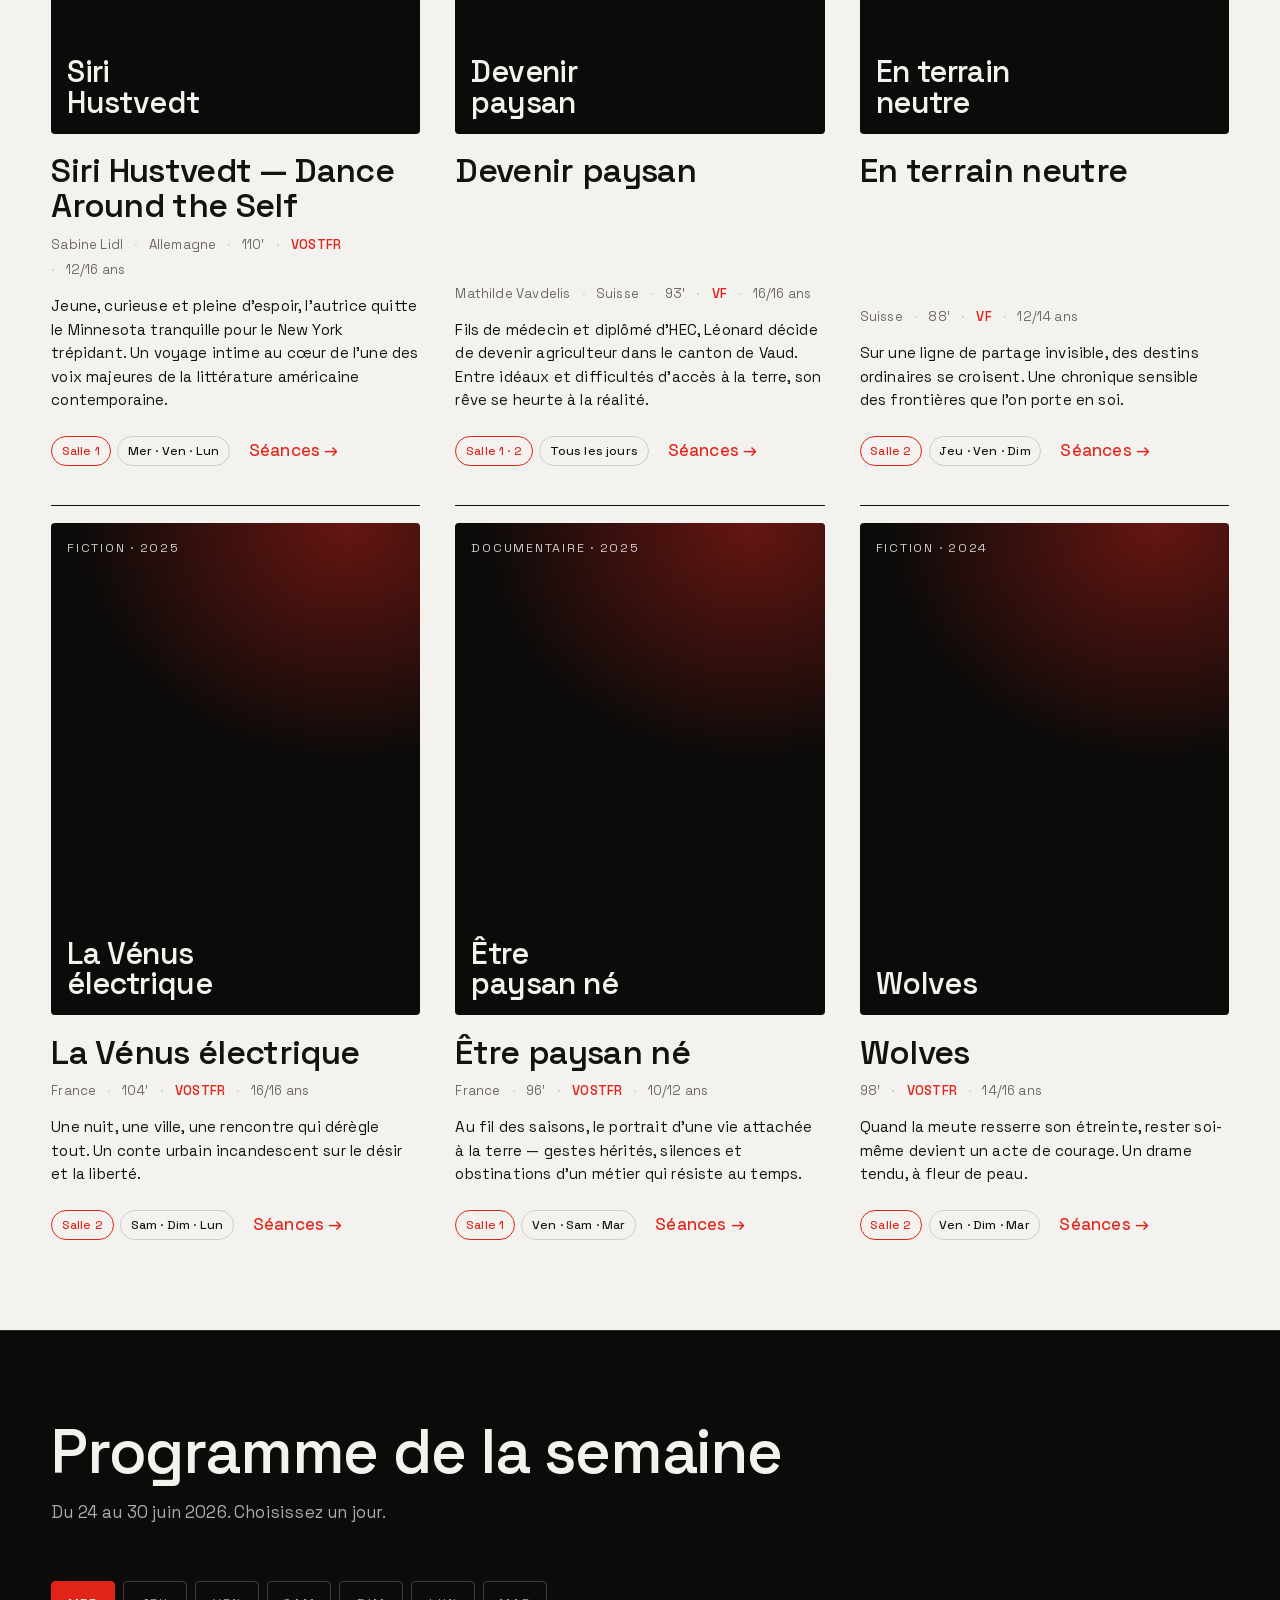
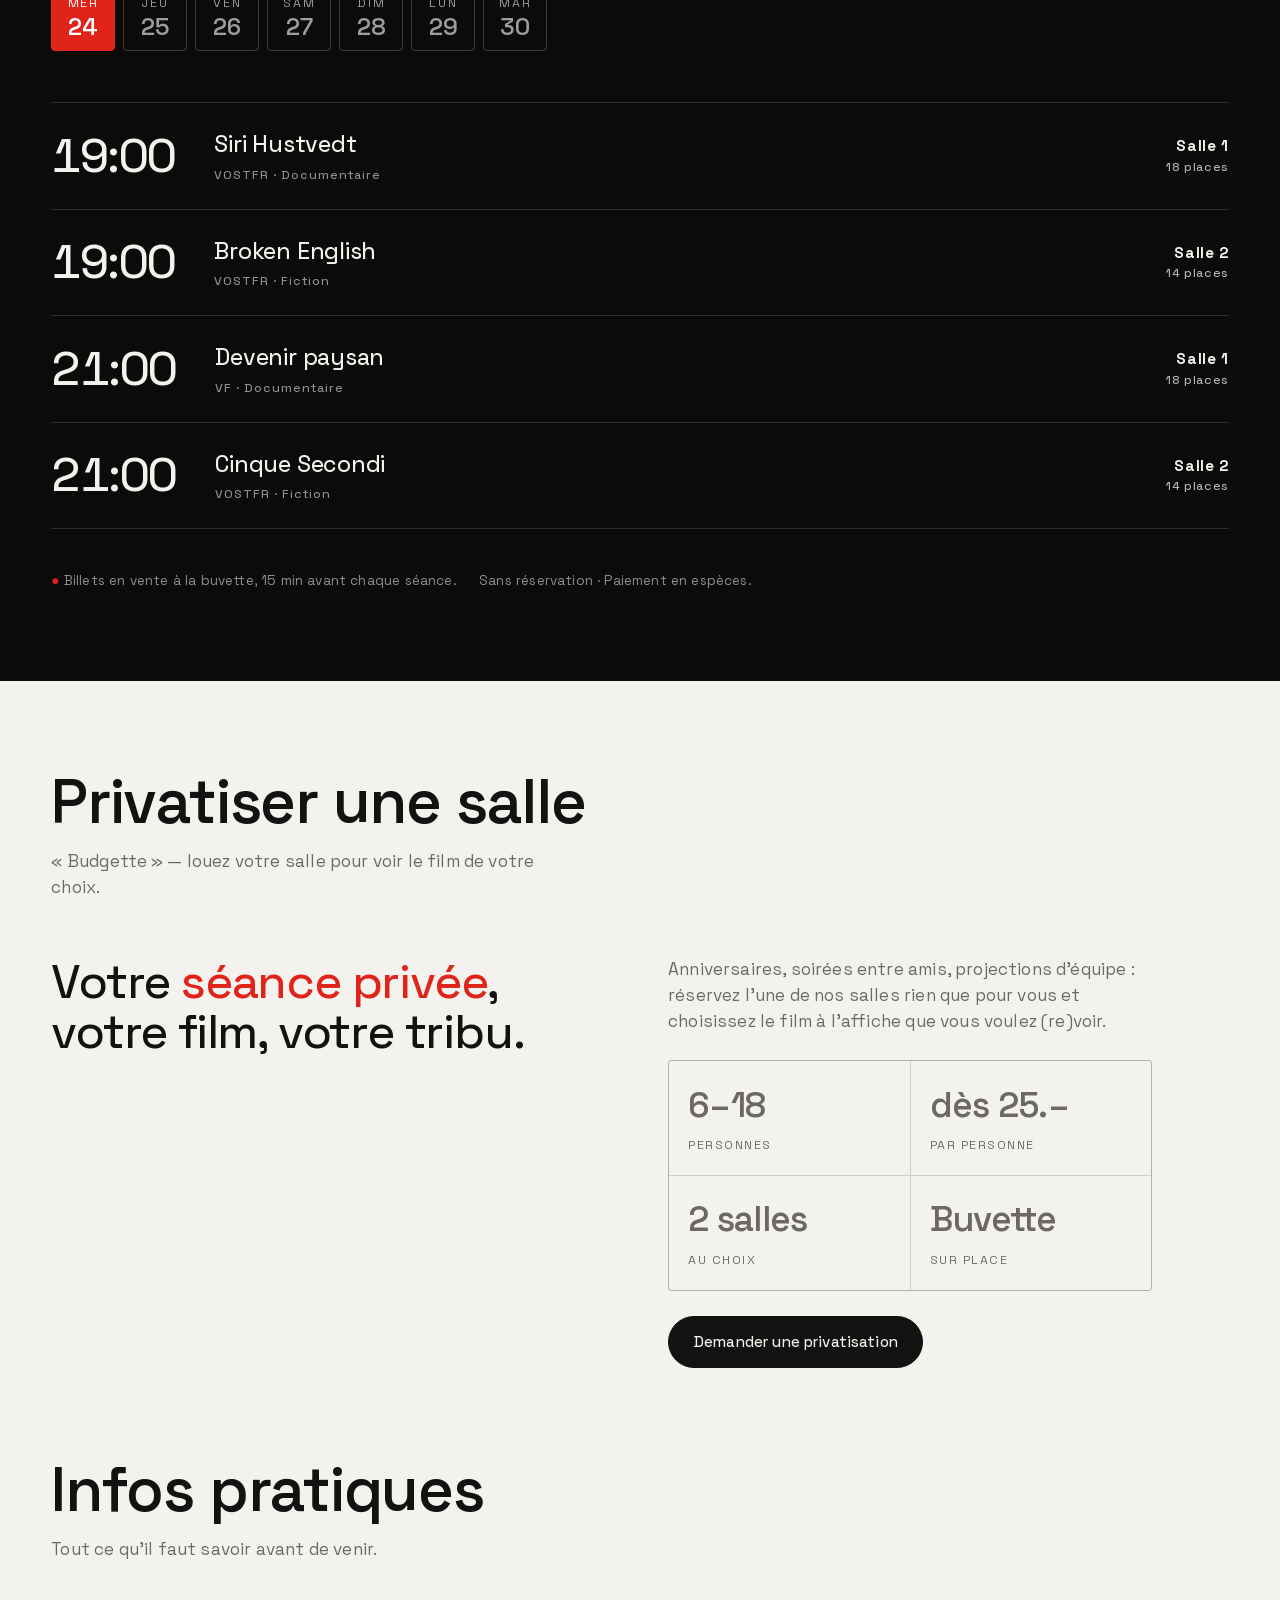
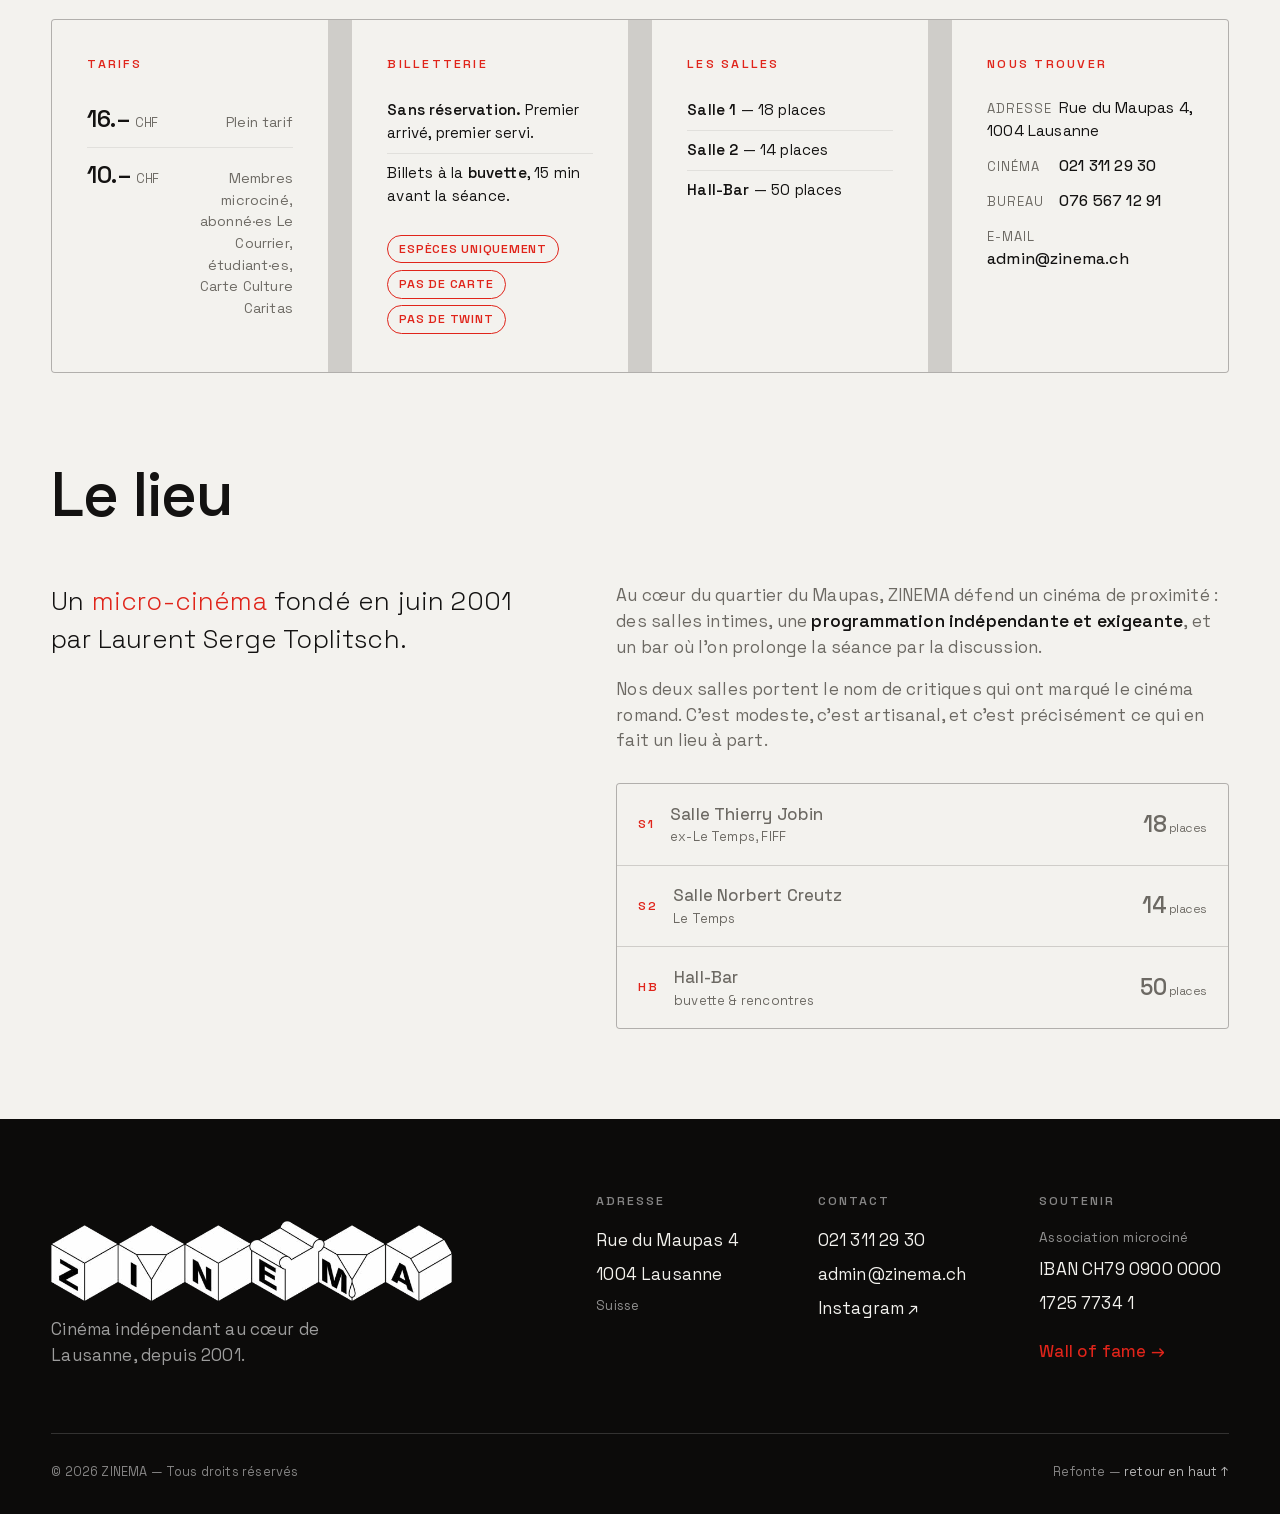
==== commit b338b869: "Wall of fame : page de remerciements en mur de briques Remplace la rubrique « remerciements » par un" ====
--- a/index.html
+++ b/index.html
@@ -517,6 +517,7 @@
             <p class="sub">Association microciné</p>
             <p>IBAN CH79 0900 0000</p>
             <p>1725 7734 1</p>
+            <a class="footer__wof" href="remerciements.html">Wall of fame →</a>
           </div>
         </div>
       </div>
--- a/css/styles.css
+++ b/css/styles.css
@@ -13,3 +13,4 @@
 @import url("infos.css");
 @import url("apropos.css");
 @import url("footer.css");
+@import url("remerciements.css");
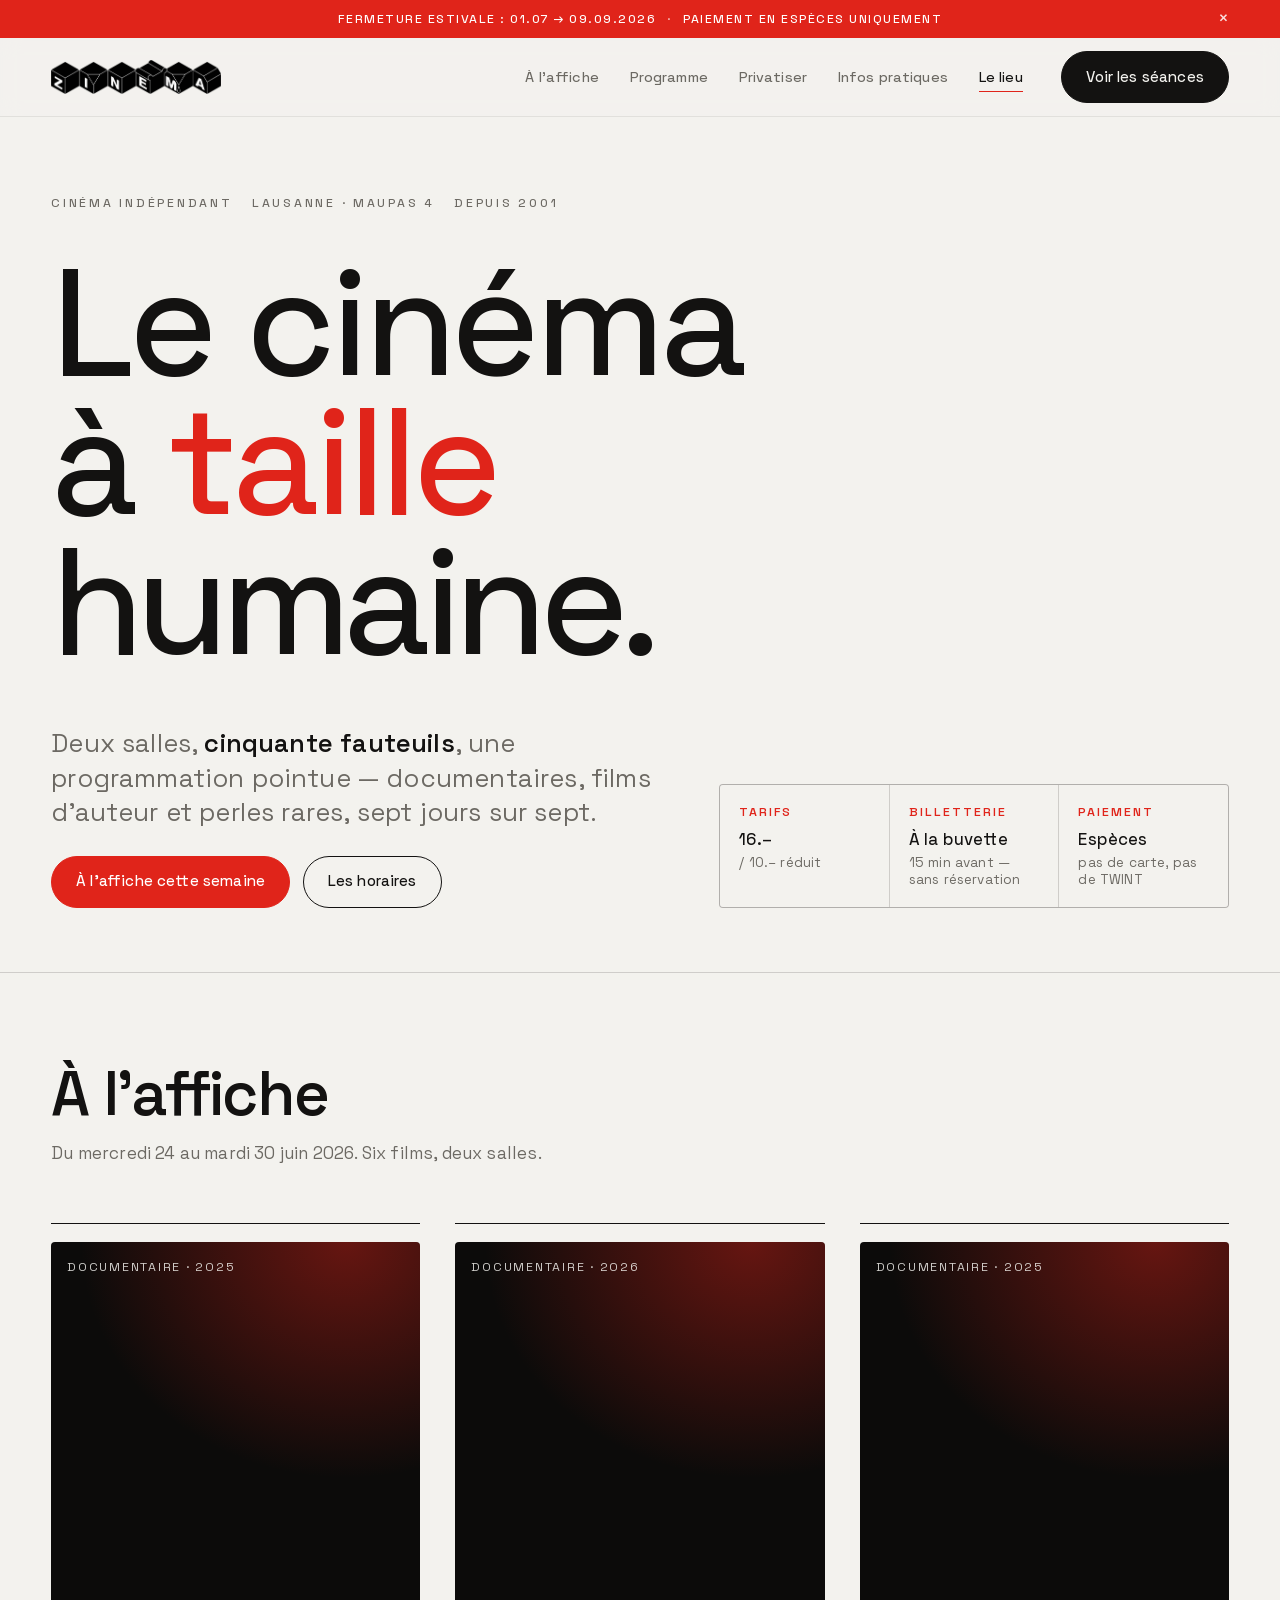
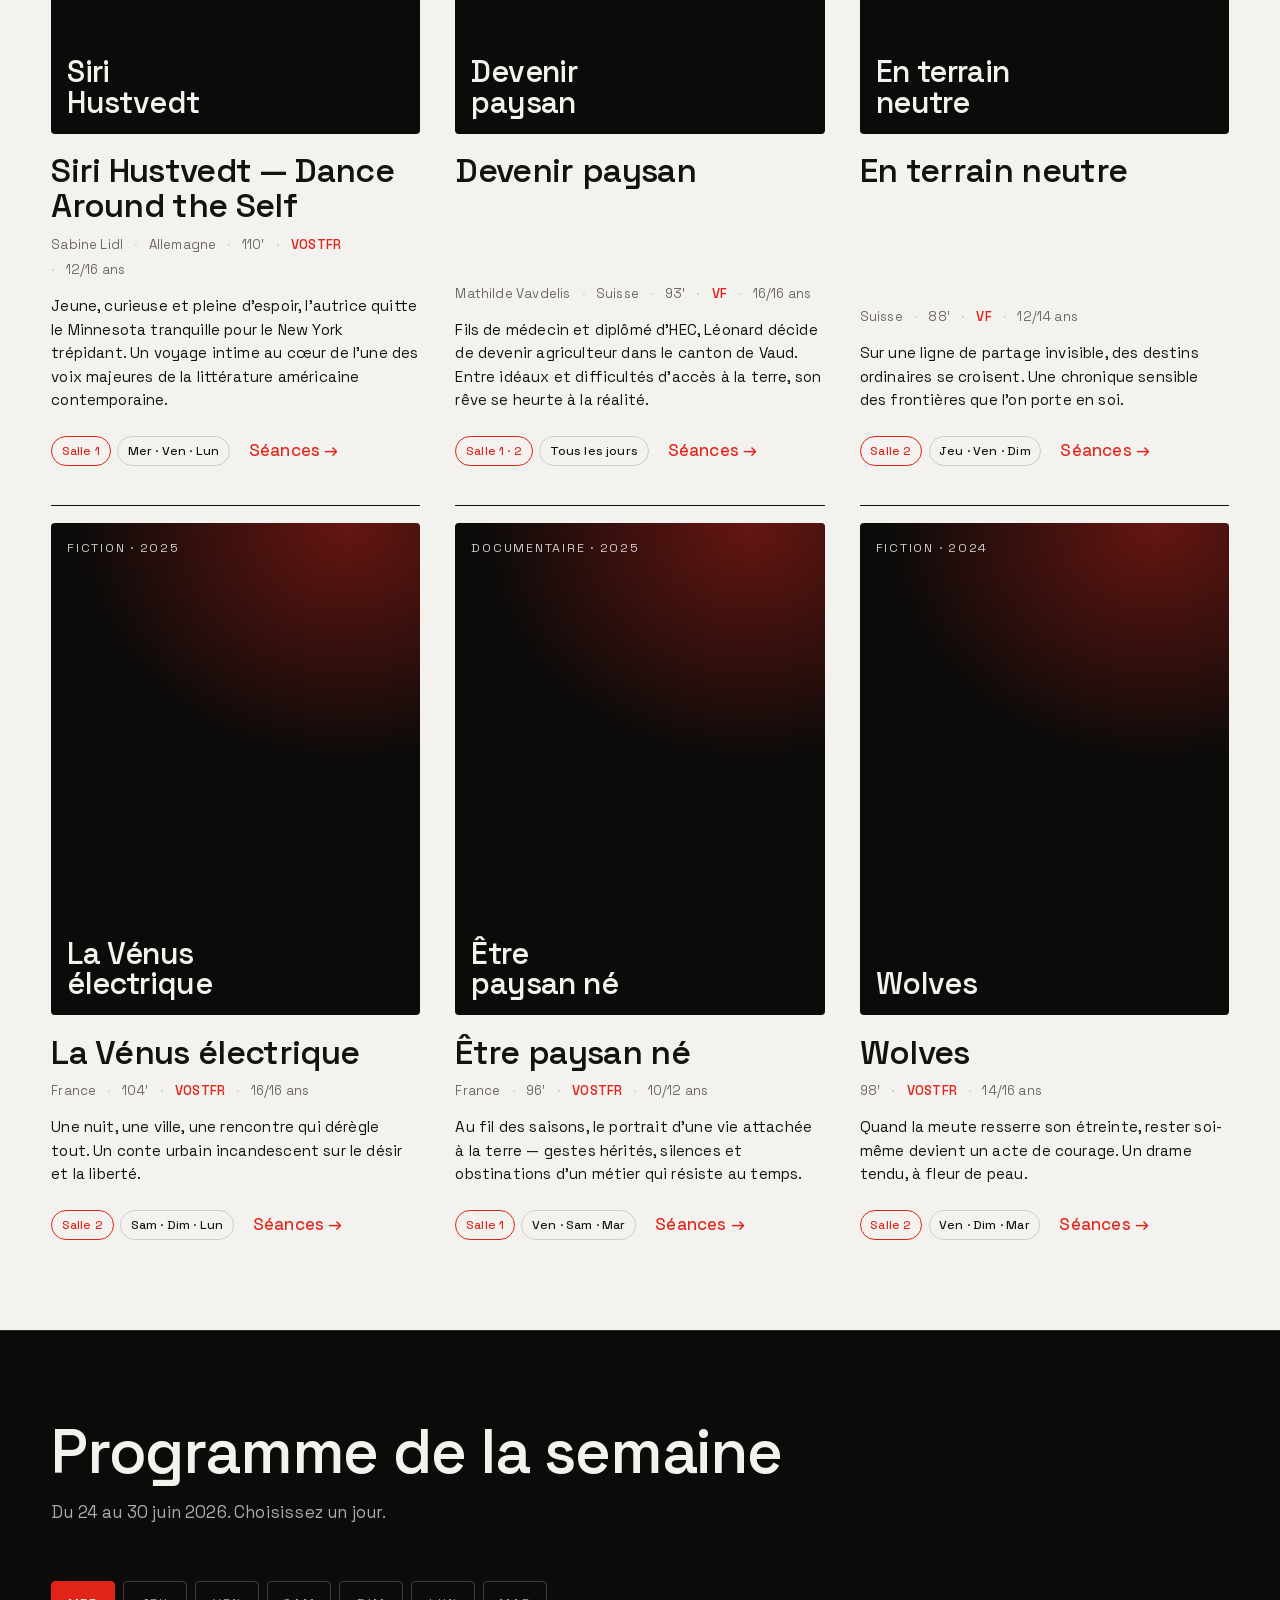
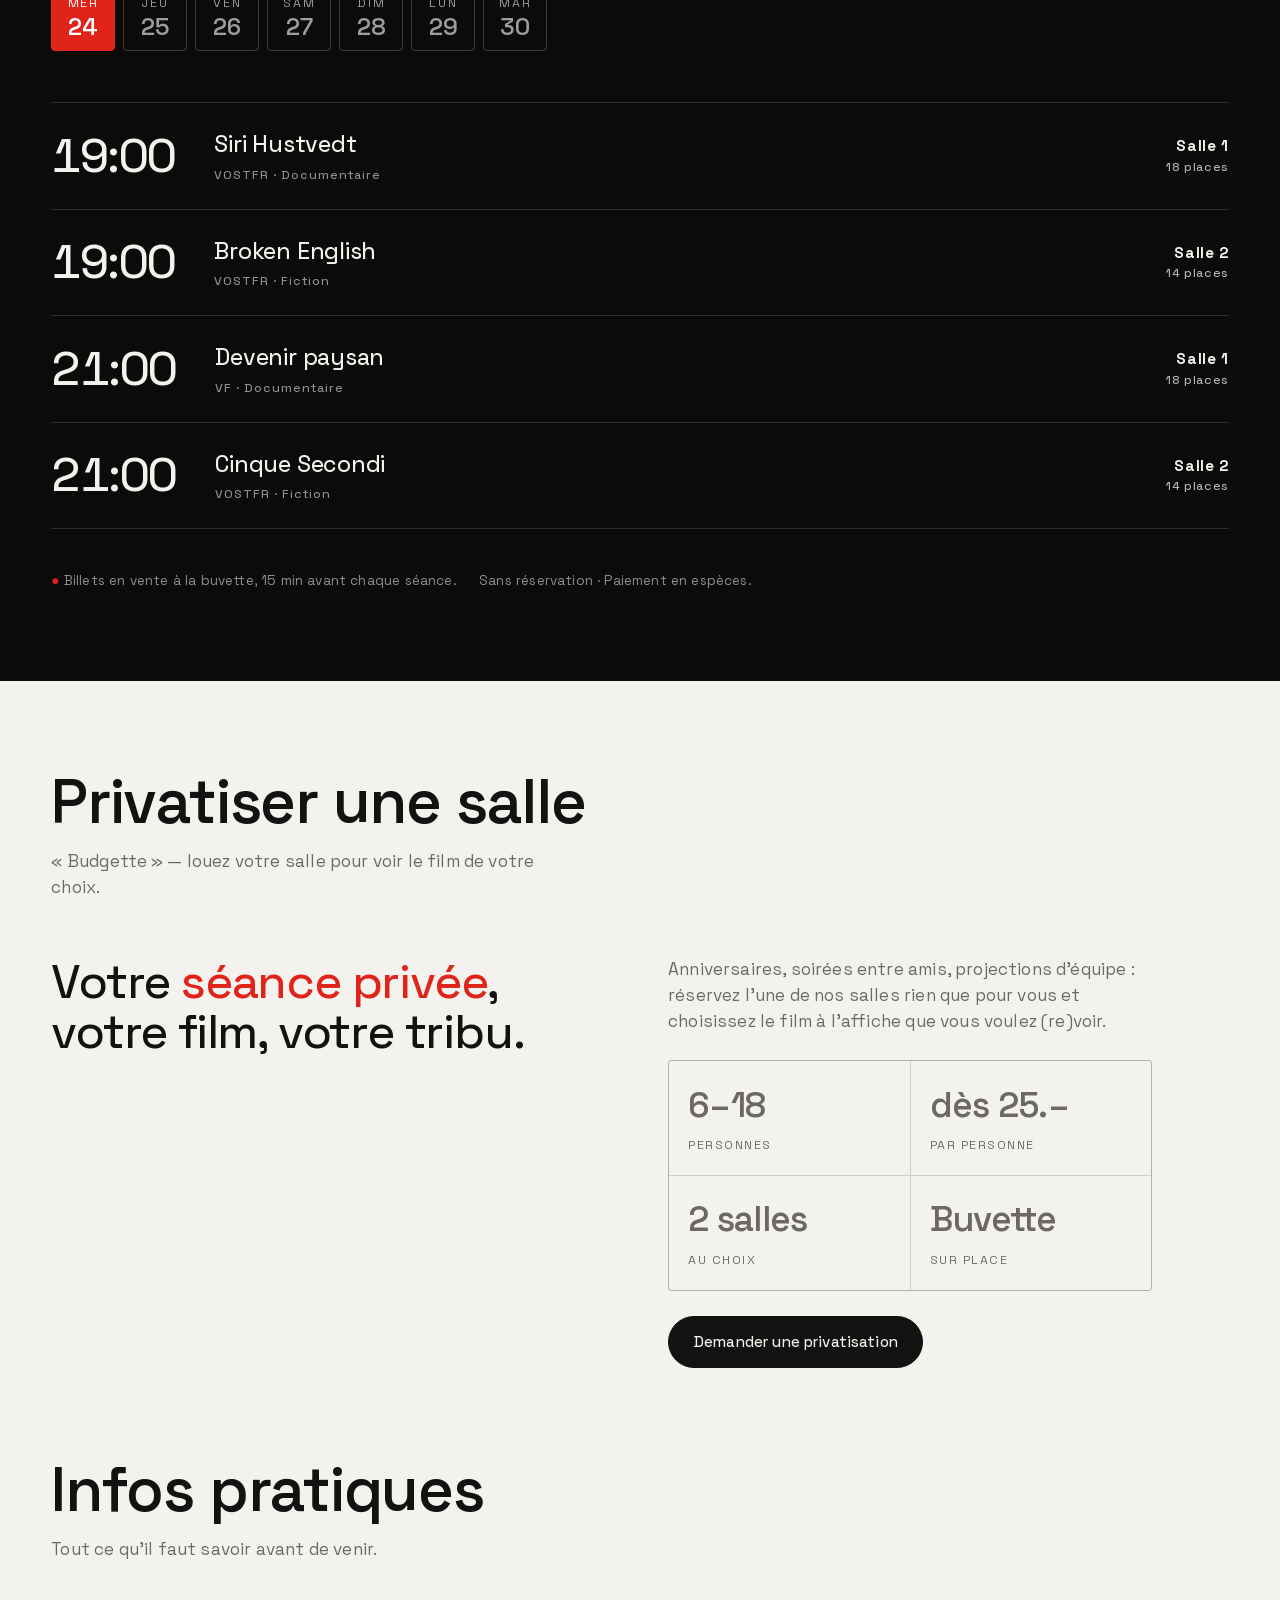
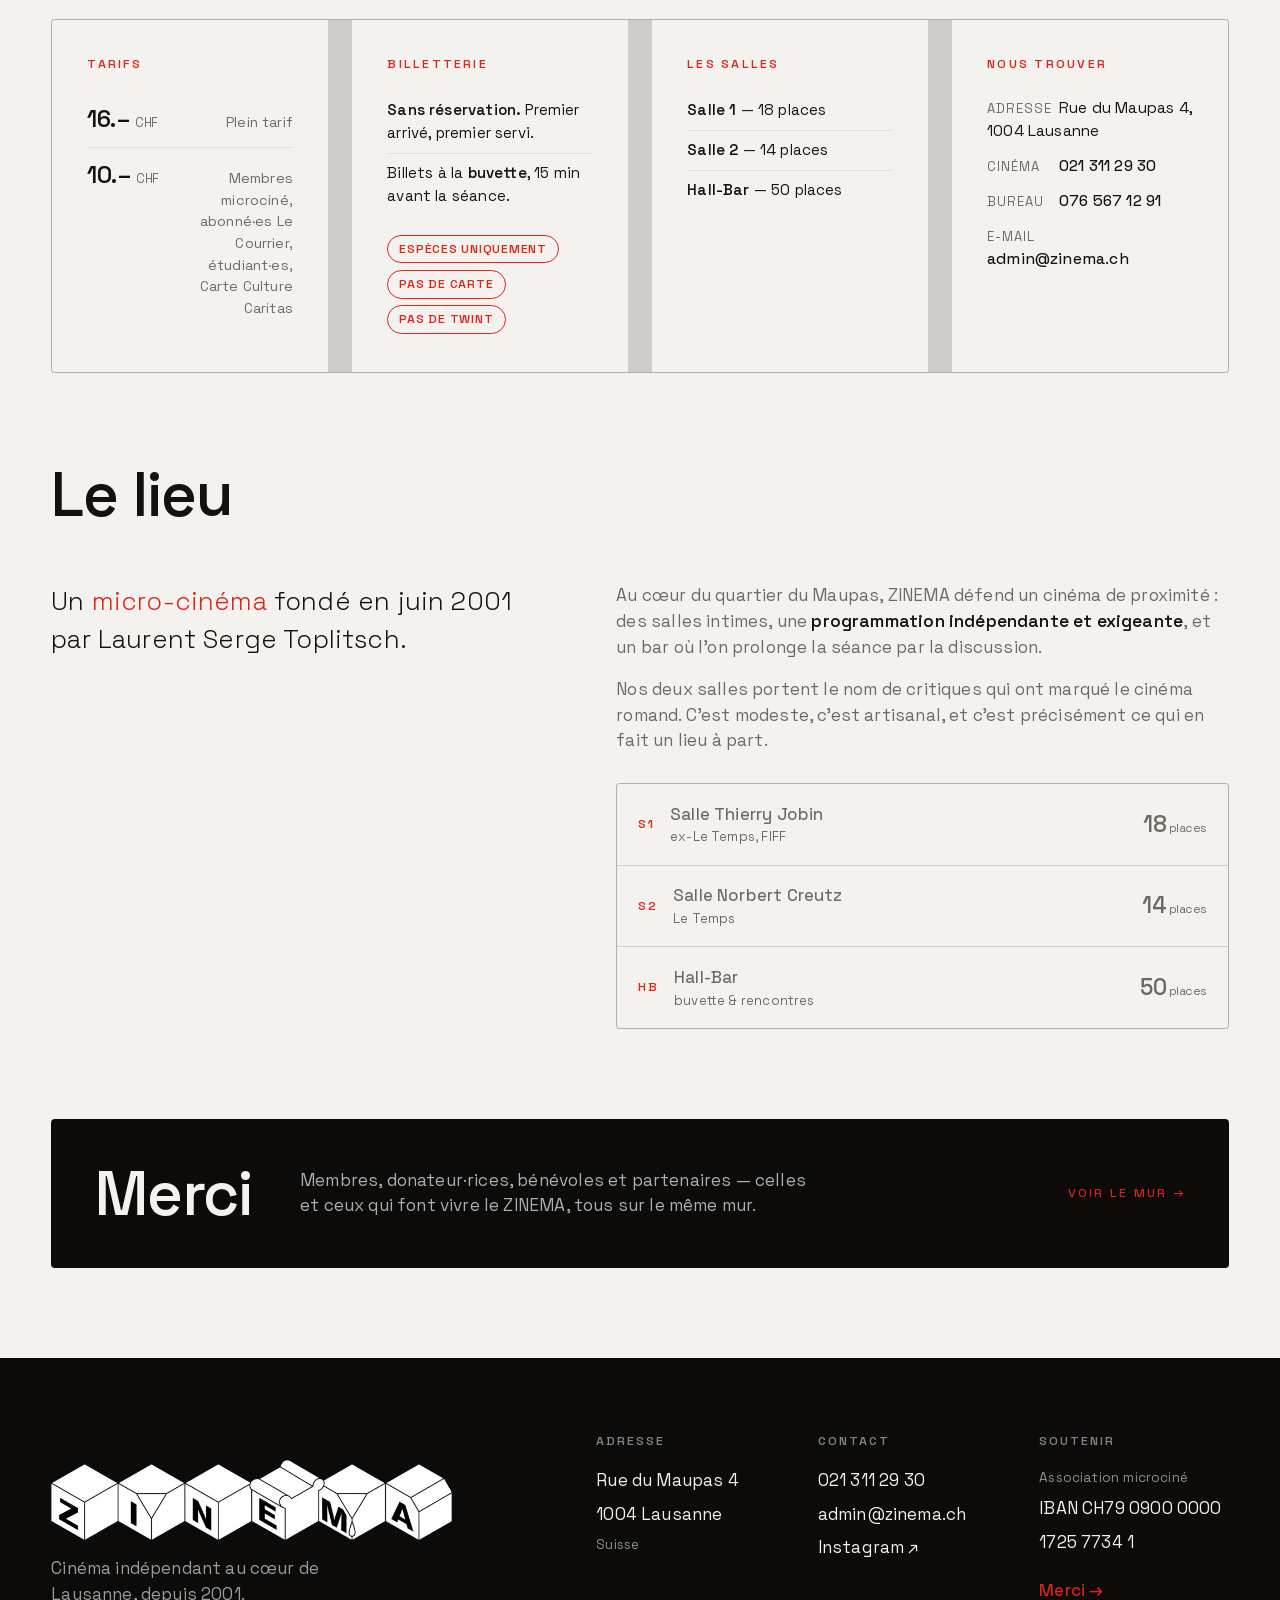
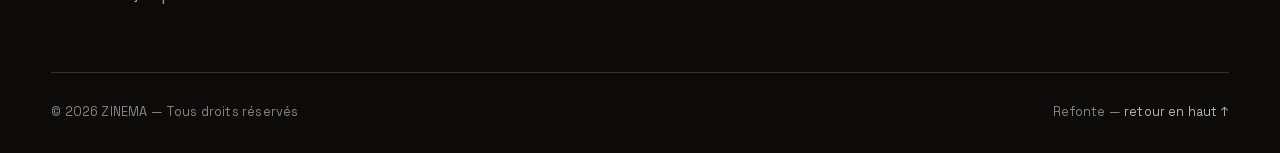
==== commit 03344397: "Merci : un seul libellé pour la page des remerciés Le cinéma trouve redondant d'avoir « MERCI » sur " ====
--- a/index.html
+++ b/index.html
@@ -488,6 +488,20 @@
       </div>
     </section>
 
+    <!-- ===== Merci ===== -->
+    <section class="section flush-top">
+      <div class="wrap">
+        <a class="merci-case reveal" href="merci.html">
+          <span class="merci-case__title">Merci</span>
+          <span class="merci-case__text">
+            Membres, donateur·rices, bénévoles et partenaires — celles et ceux
+            qui font vivre le ZINEMA, tous sur le même mur.
+          </span>
+          <span class="merci-case__go">Voir le mur →</span>
+        </a>
+      </div>
+    </section>
+
   </main>
 
   <!-- ===== Footer ===== -->
@@ -517,7 +531,7 @@
             <p class="sub">Association microciné</p>
             <p>IBAN CH79 0900 0000</p>
             <p>1725 7734 1</p>
-            <a class="footer__wof" href="remerciements.html">Wall of fame →</a>
+            <a class="footer__merci" href="merci.html">Merci →</a>
           </div>
         </div>
       </div>
--- a/css/styles.css
+++ b/css/styles.css
@@ -13,4 +13,4 @@
 @import url("infos.css");
 @import url("apropos.css");
 @import url("footer.css");
-@import url("remerciements.css");
+@import url("merci.css");
